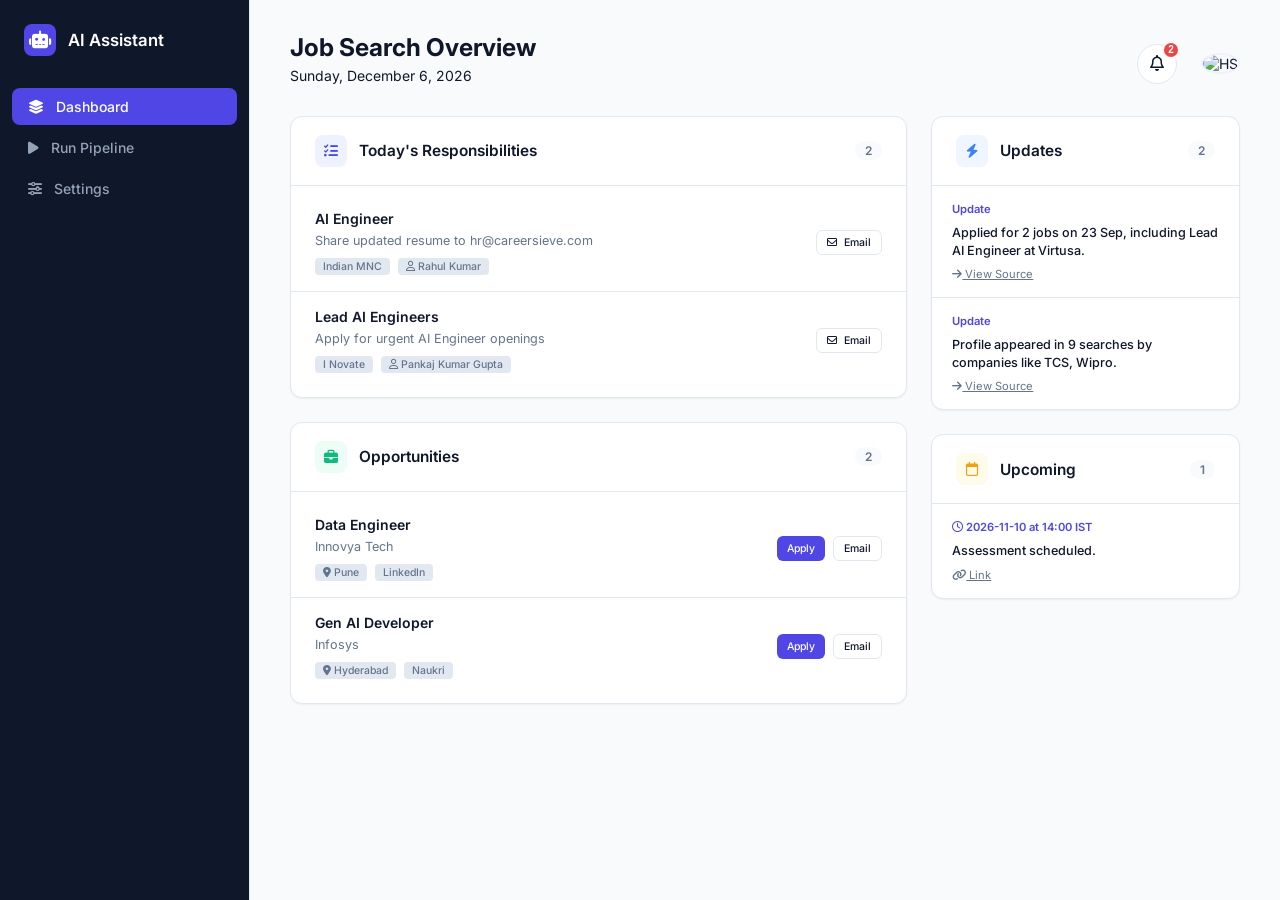
==== frontend/index.html @ 6ab8d716 "added front end for web" ====
<!DOCTYPE html>
<html lang="en" data-theme="light">
<head>
    <meta charset="UTF-8">
    <meta name="viewport" content="width=device-width, initial-scale=1.0">
    <title>AI Power Assistant</title>
    <link rel="stylesheet" href="css/style.css">
    <link rel="stylesheet" href="https://cdnjs.cloudflare.com/ajax/libs/font-awesome/6.4.0/css/all.min.css">
    <link href="https://fonts.googleapis.com/css2?family=Inter:wght@300;400;500;600;700&display=swap" rel="stylesheet">
</head>
<body class="text-md">
    <div class="dashboard-container">
        <!-- Sidebar -->
        <aside class="sidebar">
            <div class="brand">
                <div class="brand-logo"><i class="fa-solid fa-robot"></i></div>
                <h2>AI Assistant</h2>
            </div>
            
            <nav class="sidebar-nav">
                <a href="#" class="nav-item active"><i class="fa-solid fa-layer-group"></i> Dashboard</a>
                <a href="#" class="nav-item" id="nav-run-pipeline"><i class="fa-solid fa-play"></i> Run Pipeline</a>
                <a href="#" class="nav-item" id="nav-settings"><i class="fa-solid fa-sliders"></i> Settings</a>
            </nav>
        </aside>

        <!-- Main Content -->
        <main class="main-content">
            <header class="top-header">
                <div class="header-titles">
                    <h1>Job Search Overview</h1>
                    <p class="subtitle" id="current-date">Loading date...</p>
                </div>
                
                <div class="header-actions">
                    <div class="dropdown-wrapper" id="notif-wrapper">
                        <button class="icon-btn" id="notif-btn">
                            <i class="fa-regular fa-bell"></i>
                            <span class="badge" id="notif-badge">0</span>
                        </button>
                        <div class="dropdown-menu hidden" id="notif-dropdown">
                            <div class="dropdown-header">Don't Miss Alerts</div>
                            <div class="dropdown-body" id="notif-list">
                                <!-- Populated by JS -->
                            </div>
                        </div>
                    </div>
                    
                    <div class="user-profile">
                        <img src="https://ui-avatars.com/api/?name=Himanshu+Singh&background=4F46E5&color=fff&bold=true" alt="HS">
                    </div>
                </div>
            </header>

            <div class="dashboard-grid">
                <!-- Column 1: Main Tasks & Opportunities -->
                <div class="main-column">
                    <!-- Responsibilities -->
                    <section class="panel">
                        <div class="panel-header">
                            <div class="panel-title">
                                <div class="icon-box primary-box"><i class="fa-solid fa-list-check"></i></div>
                                <h3>Today's Responsibilities</h3>
                                <span class="counter" id="resp-count">0</span>
                            </div>
                        </div>
                        <div class="panel-body">
                            <div class="list-container" id="responsibilities-list">
                                <div class="empty-state">Loading...</div>
                            </div>
                        </div>
                    </section>

                    <!-- Opportunities -->
                    <section class="panel">
                        <div class="panel-header">
                            <div class="panel-title">
                                <div class="icon-box success-box"><i class="fa-solid fa-briefcase"></i></div>
                                <h3>Opportunities</h3>
                                <span class="counter" id="opp-count">0</span>
                            </div>
                        </div>
                        <div class="panel-body">
                            <div class="list-container" id="opportunities-list">
                                <div class="empty-state">Loading...</div>
                            </div>
                        </div>
                    </section>
                </div>

                <!-- Column 2: Updates & Upcoming -->
                <div class="side-column">
                    <!-- Updates -->
                    <section class="panel">
                        <div class="panel-header">
                            <div class="panel-title">
                                <div class="icon-box info-box"><i class="fa-solid fa-bolt"></i></div>
                                <h3>Updates</h3>
                                <span class="counter" id="update-count">0</span>
                            </div>
                        </div>
                        <div class="panel-body" style="padding: 0;">
                            <div class="feed-container" id="updates-list">
                                <div class="empty-state">Loading...</div>
                            </div>
                        </div>
                    </section>

                    <!-- Upcoming -->
                    <section class="panel">
                        <div class="panel-header">
                            <div class="panel-title">
                                <div class="icon-box warning-box"><i class="fa-regular fa-calendar"></i></div>
                                <h3>Upcoming</h3>
                                <span class="counter" id="upc-count">0</span>
                            </div>
                        </div>
                        <div class="panel-body" style="padding: 0;">
                            <div class="feed-container" id="upcoming-list">
                                <div class="empty-state">Loading...</div>
                            </div>
                        </div>
                    </section>
                </div>
            </div>
        </main>
    </div>

    <!-- Modals Overlay -->
    <div class="modal-overlay hidden" id="modal-overlay"></div>

    <!-- Run Pipeline Modal -->
    <div class="modal hidden" id="pipeline-modal">
        <div class="modal-header">
            <h3>Run AI Pipeline</h3>
            <button class="close-btn" id="close-pipeline-btn"><i class="fa-solid fa-xmark"></i></button>
        </div>
        
        <!-- State 1: Configuration -->
        <div class="modal-body" id="pipeline-config-view">
            <p class="text-muted">Start the automated email extraction and job search agent.</p>
            <div class="form-group" style="margin-top: 20px;">
                <label>Run for Date:</label>
                <div id="pipeline-date-display" class="form-control" style="background: var(--bg-main); font-weight: 600; cursor: default; color: var(--text-muted);">
                    Loading date...
                </div>
            </div>
            <div class="form-actions" style="margin-top: 30px; text-align: right;">
                <button class="btn btn-outline" id="cancel-pipeline-btn">Cancel</button>
                <button class="btn btn-primary" id="start-pipeline-btn"><i class="fa-solid fa-play"></i> Start Engine</button>
            </div>
        </div>

        <!-- State 2: Progress -->
        <div class="modal-body hidden" id="pipeline-progress-view">
            <div class="progress-status" style="text-align: center; margin-bottom: 20px;">
                <div class="spinner"><i class="fa-solid fa-circle-notch fa-spin"></i></div>
                <h4 id="progress-status-text" style="margin-top: 15px;">Extracting emails & analyzing data...</h4>
                <p class="text-muted text-sm" style="margin-top: 5px;">This can take up to 10 minutes. You can close this window; it will run in the background.</p>
            </div>
            
            <div class="progress-wrapper">
                <div class="progress-bar-bg">
                    <div class="progress-bar-fill" id="progress-fill" style="width: 0%;"></div>
                </div>
                <div class="progress-stats">
                    <span id="progress-percentage">0%</span>
                    <span id="progress-time">0:00</span>
                </div>
            </div>
            
            <!-- Hidden button for testing fast-forward feature quickly without waiting -->
            <div style="text-align: center; margin-top: 20px;">
                <button class="btn btn-outline btn-sm text-muted" id="dev-fast-forward" style="opacity: 0.3; font-size: 10px;">Dev: Force Complete</button>
            </div>
        </div>
    </div>

    <!-- Settings Modal -->
    <div class="modal hidden" id="settings-modal">
        <div class="modal-header">
            <h3>Settings</h3>
            <button class="close-btn" id="close-settings-btn"><i class="fa-solid fa-xmark"></i></button>
        </div>
        <div class="modal-body">
            <div class="settings-group">
                <h4>Appearance</h4>
                <div class="setting-item">
                    <label>Theme</label>
                    <select id="theme-select" class="form-control">
                        <option value="light">Light Mode</option>
                        <option value="dark">Dark Mode</option>
                    </select>
                </div>
                <div class="setting-item">
                    <label>Text Size</label>
                    <select id="text-size-select" class="form-control">
                        <option value="text-sm">Small</option>
                        <option value="text-md">Medium</option>
                        <option value="text-lg">Large</option>
                    </select>
                </div>
            </div>
        </div>
    </div>

    <script src="js/app.js"></script>
</body>
</html>
---- frontend/css/style.css ----
/* CSS Variables for Theming */
:root {
    --primary: #4F46E5;
    --primary-hover: #4338CA;
    --primary-light: #EEF2FF;
    --success: #10B981;
    --success-light: #ECFDF5;
    --warning: #F59E0B;
    --warning-light: #FFFBEB;
    --danger: #EF4444;
    --danger-light: #FEF2F2;
    --info: #3B82F6;
    --info-light: #EFF6FF;
    
    --bg-main: #F8FAFC;
    --bg-sidebar: #0F172A;
    --bg-panel: #FFFFFF;
    
    --text-main: #0F172A;
    --text-muted: #64748B;
    --text-sidebar: #94A3B8;
    
    --border: #E2E8F0;
    --shadow-sm: 0 1px 2px 0 rgba(0, 0, 0, 0.05);
    --shadow-md: 0 4px 6px -1px rgba(0, 0, 0, 0.1), 0 2px 4px -1px rgba(0, 0, 0, 0.06);
    --shadow-lg: 0 10px 15px -3px rgba(0, 0, 0, 0.1), 0 4px 6px -2px rgba(0, 0, 0, 0.05);
    
    --radius: 12px;
}

[data-theme="dark"] {
    --bg-main: #020617;
    --bg-sidebar: #0F172A;
    --bg-panel: #1E293B;
    
    --text-main: #F8FAFC;
    --text-muted: #94A3B8;
    --text-sidebar: #94A3B8;
    
    --border: #334155;
    
    --primary-light: rgba(79, 70, 229, 0.2);
    --success-light: rgba(16, 185, 129, 0.2);
    --warning-light: rgba(245, 158, 11, 0.2);
    --danger-light: rgba(239, 68, 68, 0.2);
    --info-light: rgba(59, 130, 246, 0.2);
}

* { box-sizing: border-box; margin: 0; padding: 0; }

body {
    font-family: 'Inter', sans-serif;
    background: var(--bg-main);
    color: var(--text-main);
    transition: background 0.3s, color 0.3s;
    height: 100vh;
    overflow: hidden;
}

/* Typography Scales */
body.text-sm { font-size: 13px; }
body.text-md { font-size: 14px; }
body.text-lg { font-size: 16px; }

h1 { font-size: 1.75em; font-weight: 700; margin-bottom: 0.2em; }
h2 { font-size: 1.2em; font-weight: 600; color: #fff; }
h3 { font-size: 1.1em; font-weight: 600; }
.text-muted { color: var(--text-muted); }
.text-sm { font-size: 0.85em; }

/* Layout */
.dashboard-container { display: flex; height: 100vh; }

/* Sidebar */
.sidebar {
    width: 250px;
    background: var(--bg-sidebar);
    display: flex;
    flex-direction: column;
    padding: 24px 0;
    border-right: 1px solid var(--border);
    z-index: 10;
}
.brand {
    display: flex;
    align-items: center;
    gap: 12px;
    padding: 0 24px 32px;
}
.brand-logo {
    background: var(--primary);
    color: #fff;
    width: 32px; height: 32px;
    border-radius: 8px;
    display: flex; align-items: center; justify-content: center;
    font-size: 18px;
}
.sidebar-nav { flex: 1; display: flex; flex-direction: column; gap: 4px; padding: 0 12px; }
.nav-item {
    padding: 10px 16px;
    color: var(--text-sidebar);
    text-decoration: none;
    border-radius: 8px;
    display: flex; align-items: center; gap: 12px;
    font-weight: 500;
    transition: all 0.2s;
}
.nav-item:hover { color: #fff; background: rgba(255,255,255,0.05); }
.nav-item.active { color: #fff; background: var(--primary); }

/* Main Content */
.main-content {
    flex: 1;
    display: flex;
    flex-direction: column;
    overflow-y: auto;
    padding: 32px 40px;
}

/* Header */
.top-header {
    display: flex; justify-content: space-between; align-items: flex-end;
    margin-bottom: 32px;
}
.header-actions { display: flex; align-items: center; gap: 24px; }
.icon-btn {
    background: var(--bg-panel);
    border: 1px solid var(--border);
    color: var(--text-main);
    width: 40px; height: 40px;
    border-radius: 50%;
    cursor: pointer;
    position: relative;
    font-size: 16px;
    transition: 0.2s;
}
.icon-btn:hover { background: var(--border); }
.badge {
    position: absolute; top: -4px; right: -4px;
    background: var(--danger); color: #fff;
    font-size: 10px; font-weight: bold;
    height: 18px; min-width: 18px;
    border-radius: 9px;
    display: flex; align-items: center; justify-content: center;
    border: 2px solid var(--bg-main);
}
.user-profile img {
    width: 44px; height: 44px;
    border-radius: 50%;
    border: 2px solid var(--primary-light);
    object-fit: cover;
}

/* Dropdown */
.dropdown-wrapper { position: relative; }
.dropdown-menu {
    position: absolute; top: calc(100% + 10px); right: 0;
    width: 320px;
    background: var(--bg-panel);
    border: 1px solid var(--border);
    border-radius: var(--radius);
    box-shadow: var(--shadow-lg);
    z-index: 50;
}
.dropdown-menu.hidden { display: none; }
.dropdown-header {
    padding: 14px 16px;
    border-bottom: 1px solid var(--border);
    font-weight: 600; font-size: 0.9em;
}
.dropdown-body { max-height: 350px; overflow-y: auto; }
.notif-item {
    padding: 12px 16px;
    border-bottom: 1px solid var(--border);
    font-size: 0.85em;
    display: flex; gap: 10px;
}
.notif-item:last-child { border-bottom: none; }
.notif-item i { color: var(--danger); margin-top: 2px; }

/* Dashboard Grid */
.dashboard-grid {
    display: grid;
    grid-template-columns: 2fr 1fr;
    gap: 24px;
    align-items: start;
}
.main-column { display: flex; flex-direction: column; gap: 24px; }
.side-column { display: flex; flex-direction: column; gap: 24px; }

/* Panels / Cards */
.panel {
    background: var(--bg-panel);
    border-radius: var(--radius);
    border: 1px solid var(--border);
    box-shadow: var(--shadow-sm);
}
.panel-header {
    padding: 18px 24px;
    border-bottom: 1px solid var(--border);
}
.panel-title {
    display: flex; align-items: center; gap: 12px;
}
.icon-box {
    width: 32px; height: 32px; border-radius: 8px;
    display: flex; align-items: center; justify-content: center; font-size: 14px;
}
.primary-box { background: var(--primary-light); color: var(--primary); }
.success-box { background: var(--success-light); color: var(--success); }
.info-box { background: var(--info-light); color: var(--info); }
.warning-box { background: var(--warning-light); color: var(--warning); }

.counter {
    margin-left: auto;
    background: var(--bg-main);
    padding: 2px 10px;
    border-radius: 12px;
    font-size: 0.85em;
    font-weight: 600;
    color: var(--text-muted);
}
.panel-body { padding: 8px 0; }

/* List rows for better UI */
.list-item {
    display: flex; align-items: center; justify-content: space-between;
    padding: 16px 24px;
    border-bottom: 1px solid var(--border);
    transition: 0.2s;
}
.list-item:hover { background: var(--bg-main); }
.list-item:last-child { border-bottom: none; }
.item-content { display: flex; flex-direction: column; gap: 6px; flex: 1; }
.item-title { font-weight: 600; color: var(--text-main); }
.item-desc { font-size: 0.9em; color: var(--text-muted); }
.item-badges { display: flex; gap: 8px; margin-top: 4px; }
.pill {
    padding: 2px 8px;
    border-radius: 4px;
    font-size: 0.75em;
    font-weight: 500;
    background: var(--border);
    color: var(--text-muted);
}
.item-actions { display: flex; gap: 8px; margin-left: 20px; }

/* Feed items (for sidebar updates/upcoming) */
.feed-item {
    padding: 16px 20px;
    border-bottom: 1px solid var(--border);
    display: flex; flex-direction: column; gap: 8px;
}
.feed-item:last-child { border-bottom: none; }
.feed-meta { font-size: 0.8em; color: var(--primary); font-weight: 600; }
.feed-title { font-size: 0.9em; font-weight: 500; line-height: 1.4; }

/* Buttons */
.btn {
    padding: 8px 16px; border-radius: 6px;
    font-size: 0.85em; font-weight: 500;
    cursor: pointer; border: none;
    display: inline-flex; align-items: center; gap: 6px;
    text-decoration: none;
    font-family: 'Inter', sans-serif;
    transition: 0.2s;
}
.btn-sm { padding: 5px 10px; font-size: 0.75em; }
.btn-primary { background: var(--primary); color: #fff; }
.btn-primary:hover { background: var(--primary-hover); }
.btn-outline { background: transparent; border: 1px solid var(--border); color: var(--text-main); }
.btn-outline:hover { background: var(--bg-main); }

/* Forms */
.form-group { display: flex; flex-direction: column; gap: 8px; }
.form-group label { font-size: 0.9em; font-weight: 500; }
.form-control {
    padding: 10px 12px; border-radius: 6px;
    border: 1px solid var(--border);
    background: var(--bg-panel); color: var(--text-main);
    font-family: inherit; font-size: 0.9em;
}

/* Modals */
.modal-overlay {
    position: fixed; top: 0; left: 0; right: 0; bottom: 0;
    background: rgba(0,0,0,0.5); backdrop-filter: blur(2px);
    z-index: 100;
}
.modal {
    position: fixed; top: 50%; left: 50%; transform: translate(-50%, -50%);
    width: 440px; background: var(--bg-panel);
    border-radius: var(--radius);
    box-shadow: var(--shadow-lg); border: 1px solid var(--border);
    z-index: 101;
}
.modal.hidden, .modal-overlay.hidden { display: none; }
.modal-header {
    padding: 20px 24px; border-bottom: 1px solid var(--border);
    display: flex; justify-content: space-between; align-items: center;
}
.close-btn { background: none; border: none; color: var(--text-muted); cursor: pointer; font-size: 1.2em; }
.modal-body { padding: 24px; }

/* Progress UI */
.progress-bar-bg {
    height: 12px; background: var(--border); border-radius: 6px;
    overflow: hidden; margin-top: 10px;
}
.progress-bar-fill {
    height: 100%; background: var(--primary);
    width: 0%; transition: width 0.5s ease;
}
.progress-stats {
    display: flex; justify-content: space-between;
    margin-top: 8px; font-size: 0.85em; font-weight: 500; color: var(--text-muted);
}
.spinner { font-size: 2em; color: var(--primary); }

.settings-group { display: flex; flex-direction: column; gap: 16px; }

/* Responsive */
@media (max-width: 1024px) {
    .dashboard-grid { grid-template-columns: 1fr; }
}
@media (max-width: 768px) {
    .dashboard-container { flex-direction: column; }
    .sidebar { width: 100%; height: auto; flex-direction: row; align-items: center; justify-content: space-between; padding: 12px 20px; }
    .brand { padding: 0; margin: 0; }
    .sidebar-nav { flex-direction: row; gap: 10px; }
    .main-content { padding: 20px; }
    .modal { width: 90%; }
}
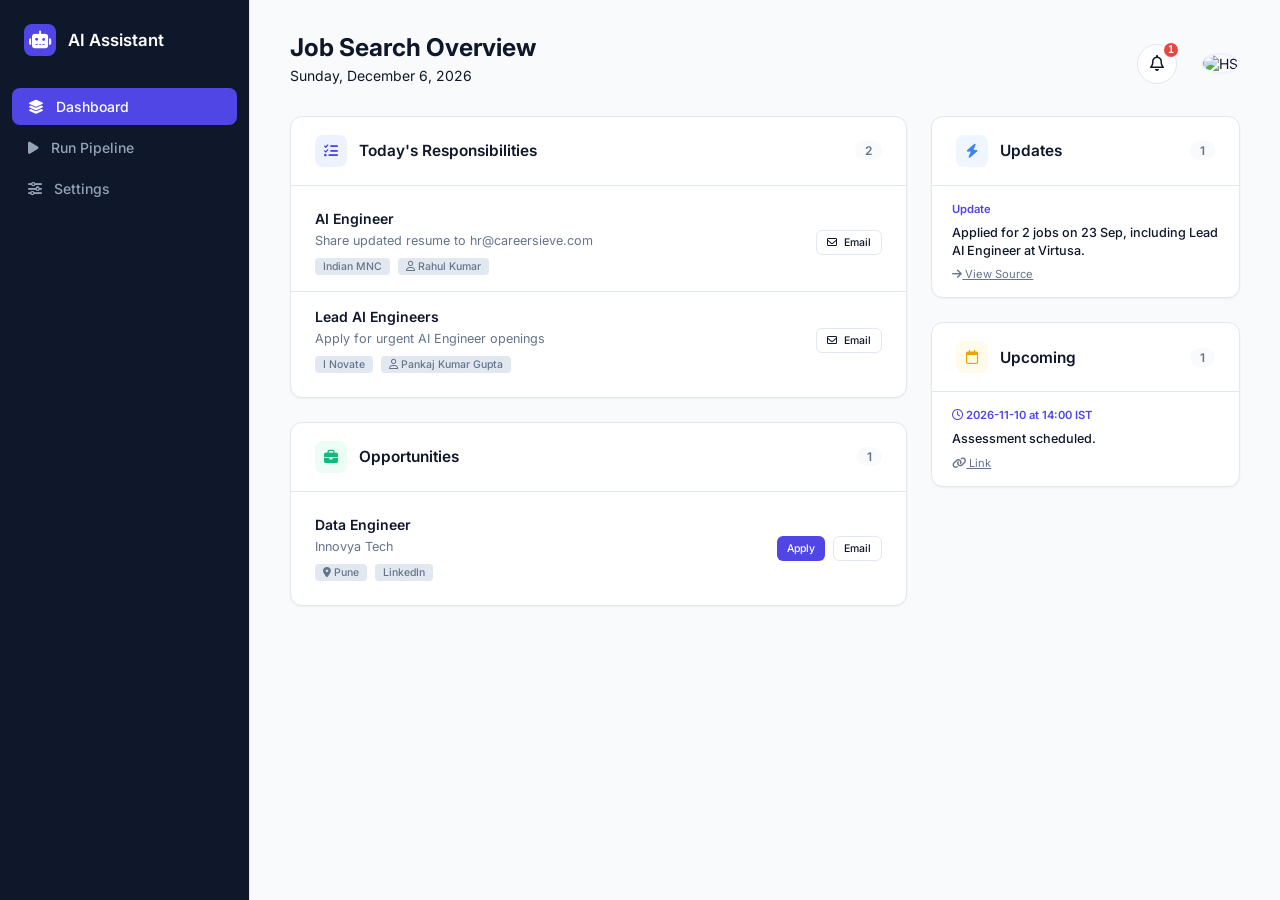
==== commit 44bd9704: "updated all the ui" ====
--- a/frontend/index.html
+++ b/frontend/index.html
@@ -146,17 +146,20 @@
                 </div>
             </div>
             <div class="form-actions" style="margin-top: 30px; text-align: right;">
-                <button class="btn btn-outline" id="cancel-pipeline-btn">Cancel</button>
-                <button class="btn btn-primary" id="start-pipeline-btn"><i class="fa-solid fa-play"></i> Start Engine</button>
+                <div class="tooltip-wrapper">
+                    <button class="btn btn-primary" id="start-pipeline-btn"><i class="fa-solid fa-play"></i> Start Engine</button>
+                    <span class="tooltip-text">Warning: Once started, it cannot be cancelled.</span>
+                </div>
             </div>
         </div>
 
         <!-- State 2: Progress -->
         <div class="modal-body hidden" id="pipeline-progress-view">
             <div class="progress-status" style="text-align: center; margin-bottom: 20px;">
-                <div class="spinner"><i class="fa-solid fa-circle-notch fa-spin"></i></div>
+                <div class="spinner" id="progress-spinner"><i class="fa-solid fa-circle-notch fa-spin"></i></div>
+                <div class="success-icon hidden" id="progress-success"><i class="fa-solid fa-circle-check" style="color: var(--success); font-size: 2em;"></i></div>
                 <h4 id="progress-status-text" style="margin-top: 15px;">Extracting emails & analyzing data...</h4>
-                <p class="text-muted text-sm" style="margin-top: 5px;">This can take up to 10 minutes. You can close this window; it will run in the background.</p>
+                <p class="text-muted text-sm" id="progress-subtext" style="margin-top: 5px;">This can take up to 10 minutes. You can close this window; it will run in the background.</p>
             </div>
             
             <div class="progress-wrapper">
@@ -169,9 +172,17 @@
                 </div>
             </div>
             
-            <!-- Hidden button for testing fast-forward feature quickly without waiting -->
+            <div id="completion-stats" class="hidden" style="margin-top: 20px; padding: 15px; background: var(--success-light); border-radius: 8px; text-align: center; color: var(--success);">
+                <i class="fa-solid fa-stopwatch"></i> <span id="final-duration-text"></span>
+            </div>
+
+            <div class="form-actions hidden" id="pipeline-done-actions" style="margin-top: 20px; text-align: center;">
+                <button class="btn btn-outline" id="done-pipeline-btn">Close Panel</button>
+            </div>
+            
+            <!-- Hidden button for dev testing -->
             <div style="text-align: center; margin-top: 20px;">
-                <button class="btn btn-outline btn-sm text-muted" id="dev-fast-forward" style="opacity: 0.3; font-size: 10px;">Dev: Force Complete</button>
+                <button class="btn btn-outline btn-sm text-muted" id="dev-fast-forward" style="opacity: 0.1; font-size: 10px; padding: 2px 5px;">Dev: Force Complete</button>
             </div>
         </div>
     </div>
--- a/frontend/css/style.css
+++ b/frontend/css/style.css
@@ -67,6 +67,7 @@
 h3 { font-size: 1.1em; font-weight: 600; }
 .text-muted { color: var(--text-muted); }
 .text-sm { font-size: 0.85em; }
+.hidden { display: none !important; }
 
 /* Layout */
 .dashboard-container { display: flex; height: 100vh; }
@@ -162,7 +163,6 @@
     box-shadow: var(--shadow-lg);
     z-index: 50;
 }
-.dropdown-menu.hidden { display: none; }
 .dropdown-header {
     padding: 14px 16px;
     border-bottom: 1px solid var(--border);
@@ -222,7 +222,7 @@
 }
 .panel-body { padding: 8px 0; }
 
-/* List rows for better UI */
+/* List rows */
 .list-item {
     display: flex; align-items: center; justify-content: space-between;
     padding: 16px 24px;
@@ -245,7 +245,7 @@
 }
 .item-actions { display: flex; gap: 8px; margin-left: 20px; }
 
-/* Feed items (for sidebar updates/upcoming) */
+/* Feed items */
 .feed-item {
     padding: 16px 20px;
     border-bottom: 1px solid var(--border);
@@ -265,11 +265,53 @@
     font-family: 'Inter', sans-serif;
     transition: 0.2s;
 }
+.btn:disabled {
+    opacity: 0.5;
+    cursor: not-allowed;
+}
 .btn-sm { padding: 5px 10px; font-size: 0.75em; }
 .btn-primary { background: var(--primary); color: #fff; }
-.btn-primary:hover { background: var(--primary-hover); }
+.btn-primary:not(:disabled):hover { background: var(--primary-hover); }
 .btn-outline { background: transparent; border: 1px solid var(--border); color: var(--text-main); }
-.btn-outline:hover { background: var(--bg-main); }
+.btn-outline:not(:disabled):hover { background: var(--bg-main); }
+
+/* Tooltip */
+.tooltip-wrapper {
+    position: relative;
+    display: inline-block;
+}
+.tooltip-text {
+    visibility: hidden;
+    background-color: var(--bg-sidebar);
+    color: #fff;
+    text-align: center;
+    border-radius: 6px;
+    padding: 6px 12px;
+    position: absolute;
+    z-index: 1;
+    bottom: 130%;
+    left: 50%;
+    transform: translateX(-50%);
+    opacity: 0;
+    transition: opacity 0.3s;
+    font-size: 12px;
+    white-space: nowrap;
+    box-shadow: var(--shadow-md);
+}
+.tooltip-text::after {
+    content: "";
+    position: absolute;
+    top: 100%;
+    left: 50%;
+    margin-left: -5px;
+    border-width: 5px;
+    border-style: solid;
+    border-color: var(--bg-sidebar) transparent transparent transparent;
+}
+.tooltip-wrapper:hover .tooltip-text {
+    visibility: visible;
+    opacity: 1;
+}
 
 /* Forms */
 .form-group { display: flex; flex-direction: column; gap: 8px; }
@@ -294,7 +336,6 @@
     box-shadow: var(--shadow-lg); border: 1px solid var(--border);
     z-index: 101;
 }
-.modal.hidden, .modal-overlay.hidden { display: none; }
 .modal-header {
     padding: 20px 24px; border-bottom: 1px solid var(--border);
     display: flex; justify-content: space-between; align-items: center;
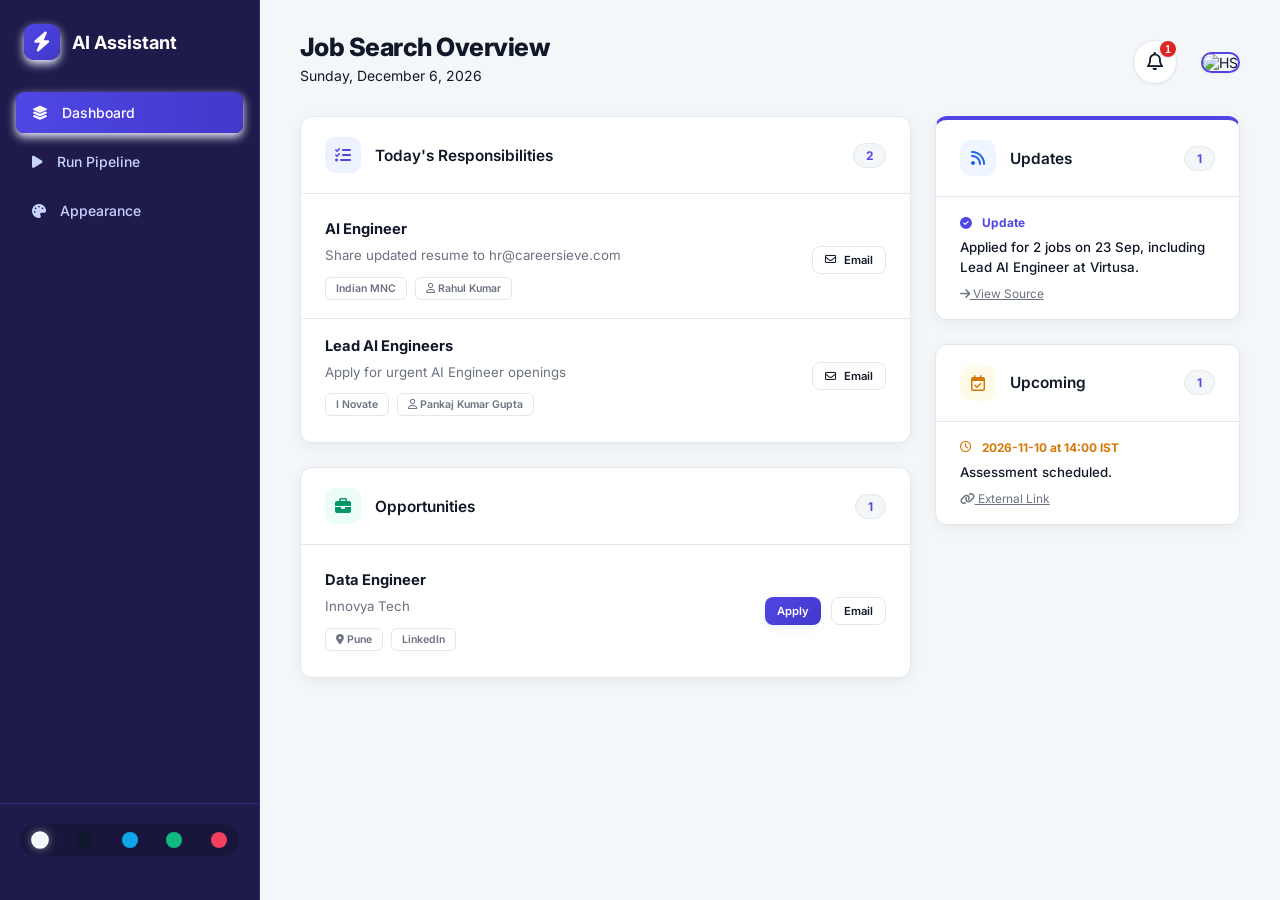
==== commit 258ce875: "ui updated" ====
--- a/frontend/index.html
+++ b/frontend/index.html
@@ -6,22 +6,32 @@
     <title>AI Power Assistant</title>
     <link rel="stylesheet" href="css/style.css">
     <link rel="stylesheet" href="https://cdnjs.cloudflare.com/ajax/libs/font-awesome/6.4.0/css/all.min.css">
-    <link href="https://fonts.googleapis.com/css2?family=Inter:wght@300;400;500;600;700&display=swap" rel="stylesheet">
+    <link href="https://fonts.googleapis.com/css2?family=Inter:wght@300;400;500;600;700;800&display=swap" rel="stylesheet">
 </head>
 <body class="text-md">
     <div class="dashboard-container">
         <!-- Sidebar -->
         <aside class="sidebar">
             <div class="brand">
-                <div class="brand-logo"><i class="fa-solid fa-robot"></i></div>
+                <div class="brand-logo"><i class="fa-solid fa-bolt"></i></div>
                 <h2>AI Assistant</h2>
             </div>
             
             <nav class="sidebar-nav">
                 <a href="#" class="nav-item active"><i class="fa-solid fa-layer-group"></i> Dashboard</a>
                 <a href="#" class="nav-item" id="nav-run-pipeline"><i class="fa-solid fa-play"></i> Run Pipeline</a>
-                <a href="#" class="nav-item" id="nav-settings"><i class="fa-solid fa-sliders"></i> Settings</a>
+                <a href="#" class="nav-item" id="nav-settings"><i class="fa-solid fa-palette"></i> Appearance</a>
             </nav>
+            
+            <div class="sidebar-footer">
+                <div class="theme-mini-selector">
+                    <span class="theme-dot light-dot" data-theme-val="light" title="Light"></span>
+                    <span class="theme-dot dark-dot" data-theme-val="dark" title="Dark"></span>
+                    <span class="theme-dot midnight-dot" data-theme-val="midnight" title="Midnight"></span>
+                    <span class="theme-dot emerald-dot" data-theme-val="emerald" title="Emerald"></span>
+                    <span class="theme-dot sunset-dot" data-theme-val="sunset" title="Sunset"></span>
+                </div>
+            </div>
         </aside>
 
         <!-- Main Content -->
@@ -47,7 +57,7 @@
                     </div>
                     
                     <div class="user-profile">
-                        <img src="https://ui-avatars.com/api/?name=Himanshu+Singh&background=4F46E5&color=fff&bold=true" alt="HS">
+                        <img src="https://ui-avatars.com/api/?name=Himanshu+Singh&background=random&color=fff&bold=true" alt="HS" id="user-avatar">
                     </div>
                 </div>
             </header>
@@ -91,10 +101,10 @@
                 <!-- Column 2: Updates & Upcoming -->
                 <div class="side-column">
                     <!-- Updates -->
-                    <section class="panel">
-                        <div class="panel-header">
-                            <div class="panel-title">
-                                <div class="icon-box info-box"><i class="fa-solid fa-bolt"></i></div>
+                    <section class="panel highlight-border">
+                        <div class="panel-header">
+                            <div class="panel-title">
+                                <div class="icon-box info-box"><i class="fa-solid fa-rss"></i></div>
                                 <h3>Updates</h3>
                                 <span class="counter" id="update-count">0</span>
                             </div>
@@ -110,7 +120,7 @@
                     <section class="panel">
                         <div class="panel-header">
                             <div class="panel-title">
-                                <div class="icon-box warning-box"><i class="fa-regular fa-calendar"></i></div>
+                                <div class="icon-box warning-box"><i class="fa-regular fa-calendar-check"></i></div>
                                 <h3>Upcoming</h3>
                                 <span class="counter" id="upc-count">0</span>
                             </div>
@@ -138,16 +148,16 @@
         
         <!-- State 1: Configuration -->
         <div class="modal-body" id="pipeline-config-view">
-            <p class="text-muted">Start the automated email extraction and job search agent.</p>
-            <div class="form-group" style="margin-top: 20px;">
+            <p class="text-muted" style="line-height: 1.5;">Start the automated email extraction and AI job search agent. This process analyzes your latest emails and extracts actionable insights.</p>
+            <div class="form-group" style="margin-top: 25px;">
                 <label>Run for Date:</label>
-                <div id="pipeline-date-display" class="form-control" style="background: var(--bg-main); font-weight: 600; cursor: default; color: var(--text-muted);">
+                <div id="pipeline-date-display" class="form-control" style="background: var(--bg-main); font-weight: 600; cursor: not-allowed; color: var(--primary);">
                     Loading date...
                 </div>
             </div>
-            <div class="form-actions" style="margin-top: 30px; text-align: right;">
-                <div class="tooltip-wrapper">
-                    <button class="btn btn-primary" id="start-pipeline-btn"><i class="fa-solid fa-play"></i> Start Engine</button>
+            <div class="form-actions" style="margin-top: 35px; text-align: right;">
+                <div class="tooltip-wrapper" style="width: 100%;">
+                    <button class="btn btn-primary btn-block" id="start-pipeline-btn" style="width: 100%; justify-content: center; padding: 12px; font-size: 16px;"><i class="fa-solid fa-play"></i> Initialize Agent Engine</button>
                     <span class="tooltip-text">Warning: Once started, it cannot be cancelled.</span>
                 </div>
             </div>
@@ -155,29 +165,32 @@
 
         <!-- State 2: Progress -->
         <div class="modal-body hidden" id="pipeline-progress-view">
-            <div class="progress-status" style="text-align: center; margin-bottom: 20px;">
-                <div class="spinner" id="progress-spinner"><i class="fa-solid fa-circle-notch fa-spin"></i></div>
-                <div class="success-icon hidden" id="progress-success"><i class="fa-solid fa-circle-check" style="color: var(--success); font-size: 2em;"></i></div>
-                <h4 id="progress-status-text" style="margin-top: 15px;">Extracting emails & analyzing data...</h4>
-                <p class="text-muted text-sm" id="progress-subtext" style="margin-top: 5px;">This can take up to 10 minutes. You can close this window; it will run in the background.</p>
+            <div class="progress-status" style="text-align: center; margin-bottom: 25px;">
+                <div class="spinner-container" id="progress-spinner">
+                    <div class="pulse-ring"></div>
+                    <i class="fa-solid fa-robot fa-bounce" style="color: var(--primary); font-size: 2em; position: relative; z-index: 2;"></i>
+                </div>
+                <div class="success-icon hidden" id="progress-success"><i class="fa-solid fa-circle-check" style="color: var(--success); font-size: 3em;"></i></div>
+                <h4 id="progress-status-text" style="margin-top: 20px; font-size: 18px;">Extracting emails & analyzing data...</h4>
+                <p class="text-muted text-sm" id="progress-subtext" style="margin-top: 8px;">This can take up to 10 minutes. You can safely close this window; the agent runs in the background.</p>
             </div>
             
             <div class="progress-wrapper">
                 <div class="progress-bar-bg">
-                    <div class="progress-bar-fill" id="progress-fill" style="width: 0%;"></div>
+                    <div class="progress-bar-fill gradient-bar" id="progress-fill" style="width: 0%;"></div>
                 </div>
                 <div class="progress-stats">
-                    <span id="progress-percentage">0%</span>
-                    <span id="progress-time">0:00</span>
-                </div>
-            </div>
-            
-            <div id="completion-stats" class="hidden" style="margin-top: 20px; padding: 15px; background: var(--success-light); border-radius: 8px; text-align: center; color: var(--success);">
-                <i class="fa-solid fa-stopwatch"></i> <span id="final-duration-text"></span>
-            </div>
-
-            <div class="form-actions hidden" id="pipeline-done-actions" style="margin-top: 20px; text-align: center;">
-                <button class="btn btn-outline" id="done-pipeline-btn">Close Panel</button>
+                    <span id="progress-percentage" style="font-weight: 700; color: var(--primary);">0%</span>
+                    <span id="progress-time" style="font-family: monospace;">0:00</span>
+                </div>
+            </div>
+            
+            <div id="completion-stats" class="hidden" style="margin-top: 25px; padding: 18px; background: var(--success-light); border: 1px solid var(--success); border-radius: 8px; text-align: center; color: var(--success); font-weight: 600;">
+                <i class="fa-solid fa-stopwatch" style="margin-right: 5px;"></i> <span id="final-duration-text"></span>
+            </div>
+
+            <div class="form-actions hidden" id="pipeline-done-actions" style="margin-top: 25px; text-align: center;">
+                <button class="btn btn-primary" id="done-pipeline-btn" style="width: 100%; justify-content: center; padding: 12px;">Close Panel & Refresh</button>
             </div>
             
             <!-- Hidden button for dev testing -->
@@ -190,21 +203,23 @@
     <!-- Settings Modal -->
     <div class="modal hidden" id="settings-modal">
         <div class="modal-header">
-            <h3>Settings</h3>
+            <h3>Appearance Settings</h3>
             <button class="close-btn" id="close-settings-btn"><i class="fa-solid fa-xmark"></i></button>
         </div>
         <div class="modal-body">
             <div class="settings-group">
-                <h4>Appearance</h4>
                 <div class="setting-item">
-                    <label>Theme</label>
+                    <label>Color Theme</label>
                     <select id="theme-select" class="form-control">
-                        <option value="light">Light Mode</option>
-                        <option value="dark">Dark Mode</option>
+                        <option value="light">Light Mode (Clean & Bright)</option>
+                        <option value="dark">Dark Mode (Sleek Professional)</option>
+                        <option value="midnight">Midnight (Deep Blue & Cyan)</option>
+                        <option value="emerald">Emerald (Forest Green)</option>
+                        <option value="sunset">Sunset (Warm Plum & Rose)</option>
                     </select>
                 </div>
-                <div class="setting-item">
-                    <label>Text Size</label>
+                <div class="setting-item" style="margin-top: 20px;">
+                    <label>Interface Text Size</label>
                     <select id="text-size-select" class="form-control">
                         <option value="text-sm">Small</option>
                         <option value="text-md">Medium</option>
--- a/frontend/css/style.css
+++ b/frontend/css/style.css
@@ -1,50 +1,164 @@
-/* CSS Variables for Theming */
-:root {
+/* =========================================================
+   VIBRANT MULTI-THEME CSS SYSTEM
+   ========================================================= */
+
+/* 1. Light Mode (Default - Vibrant Indigo) */
+:root, [data-theme="light"] {
     --primary: #4F46E5;
     --primary-hover: #4338CA;
     --primary-light: #EEF2FF;
-    --success: #10B981;
+    
+    --success: #059669;
     --success-light: #ECFDF5;
-    --warning: #F59E0B;
+    --warning: #D97706;
     --warning-light: #FFFBEB;
-    --danger: #EF4444;
+    --danger: #DC2626;
     --danger-light: #FEF2F2;
-    --info: #3B82F6;
+    --info: #2563EB;
     --info-light: #EFF6FF;
     
-    --bg-main: #F8FAFC;
-    --bg-sidebar: #0F172A;
+    --bg-main: #F4F7F9; /* Slight cool tint instead of flat gray */
+    --bg-sidebar: #1E1B4B; /* Deep vibrant indigo sidebar */
     --bg-panel: #FFFFFF;
     
-    --text-main: #0F172A;
-    --text-muted: #64748B;
-    --text-sidebar: #94A3B8;
-    
-    --border: #E2E8F0;
-    --shadow-sm: 0 1px 2px 0 rgba(0, 0, 0, 0.05);
-    --shadow-md: 0 4px 6px -1px rgba(0, 0, 0, 0.1), 0 2px 4px -1px rgba(0, 0, 0, 0.06);
-    --shadow-lg: 0 10px 15px -3px rgba(0, 0, 0, 0.1), 0 4px 6px -2px rgba(0, 0, 0, 0.05);
+    --text-main: #111827;
+    --text-muted: #6B7280;
+    --text-sidebar: #C7D2FE;
+    --text-sidebar-hover: #FFFFFF;
+    
+    --border: #E5E7EB;
+    --border-sidebar: #312E81;
+    
+    --shadow-sm: 0 1px 3px rgba(0,0,0,0.05);
+    --shadow-md: 0 4px 15px rgba(0,0,0,0.05);
+    --shadow-lg: 0 10px 25px rgba(0,0,0,0.1);
     
     --radius: 12px;
 }
 
+/* 2. Dark Mode (Sleek Professional) */
 [data-theme="dark"] {
-    --bg-main: #020617;
-    --bg-sidebar: #0F172A;
+    --primary: #6366F1;
+    --primary-hover: #818CF8;
+    --primary-light: rgba(99, 102, 241, 0.15);
+    
+    --success: #34D399;
+    --success-light: rgba(16, 185, 129, 0.15);
+    --warning: #FBBF24;
+    --warning-light: rgba(245, 158, 11, 0.15);
+    --danger: #F87171;
+    --danger-light: rgba(239, 68, 68, 0.15);
+    --info: #60A5FA;
+    --info-light: rgba(59, 130, 246, 0.15);
+    
+    --bg-main: #0F172A;
+    --bg-sidebar: #0B1120;
     --bg-panel: #1E293B;
     
     --text-main: #F8FAFC;
     --text-muted: #94A3B8;
     --text-sidebar: #94A3B8;
+    --text-sidebar-hover: #F8FAFC;
     
     --border: #334155;
-    
-    --primary-light: rgba(79, 70, 229, 0.2);
-    --success-light: rgba(16, 185, 129, 0.2);
-    --warning-light: rgba(245, 158, 11, 0.2);
-    --danger-light: rgba(239, 68, 68, 0.2);
-    --info-light: rgba(59, 130, 246, 0.2);
-}
+    --border-sidebar: #1E293B;
+    
+    --shadow-md: 0 4px 15px rgba(0,0,0,0.3);
+}
+
+/* 3. Midnight (Deep Blue & Neon Cyan) */
+[data-theme="midnight"] {
+    --primary: #0EA5E9;
+    --primary-hover: #38BDF8;
+    --primary-light: rgba(14, 165, 233, 0.2);
+    
+    --success: #10B981;
+    --success-light: rgba(16, 185, 129, 0.15);
+    --warning: #F59E0B;
+    --warning-light: rgba(245, 158, 11, 0.15);
+    --danger: #EF4444;
+    --danger-light: rgba(239, 68, 68, 0.15);
+    --info: #3B82F6;
+    --info-light: rgba(59, 130, 246, 0.15);
+    
+    --bg-main: #031627;
+    --bg-sidebar: #010F1C;
+    --bg-panel: #0B253A;
+    
+    --text-main: #F0F9FF;
+    --text-muted: #7DD3FC;
+    --text-sidebar: #7DD3FC;
+    --text-sidebar-hover: #BAE6FD;
+    
+    --border: #164E63;
+    --border-sidebar: #0C4A6E;
+    
+    --shadow-md: 0 4px 15px rgba(0,0,0,0.4);
+}
+
+/* 4. Emerald (Forest Green & Mint) */
+[data-theme="emerald"] {
+    --primary: #10B981;
+    --primary-hover: #34D399;
+    --primary-light: rgba(16, 185, 129, 0.2);
+    
+    --success: #34D399;
+    --success-light: rgba(52, 211, 153, 0.15);
+    --warning: #FCD34D;
+    --warning-light: rgba(251, 191, 36, 0.15);
+    --danger: #FCA5A5;
+    --danger-light: rgba(248, 113, 113, 0.15);
+    --info: #6EE7B7;
+    --info-light: rgba(110, 231, 183, 0.15);
+    
+    --bg-main: #064E3B;
+    --bg-sidebar: #022C22;
+    --bg-panel: #065F46;
+    
+    --text-main: #ECFDF5;
+    --text-muted: #6EE7B7;
+    --text-sidebar: #A7F3D0;
+    --text-sidebar-hover: #ECFDF5;
+    
+    --border: #047857;
+    --border-sidebar: #064E3B;
+    
+    --shadow-md: 0 4px 15px rgba(0,0,0,0.3);
+}
+
+/* 5. Sunset (Warm Plum & Rose) */
+[data-theme="sunset"] {
+    --primary: #F43F5E;
+    --primary-hover: #FB7185;
+    --primary-light: rgba(244, 63, 94, 0.2);
+    
+    --success: #4ADE80;
+    --success-light: rgba(74, 222, 128, 0.15);
+    --warning: #FBBF24;
+    --warning-light: rgba(251, 191, 36, 0.15);
+    --danger: #F87171;
+    --danger-light: rgba(248, 113, 113, 0.15);
+    --info: #A78BFA;
+    --info-light: rgba(167, 139, 250, 0.15);
+    
+    --bg-main: #2A1022;
+    --bg-sidebar: #1A0915;
+    --bg-panel: #3E1834;
+    
+    --text-main: #FFF1F2;
+    --text-muted: #FDA4AF;
+    --text-sidebar: #FDA4AF;
+    --text-sidebar-hover: #FFF1F2;
+    
+    --border: #701A4F;
+    --border-sidebar: #4C0519;
+    
+    --shadow-md: 0 4px 15px rgba(0,0,0,0.4);
+}
+
+/* =========================================================
+   BASE STYLES & TYPOGRAPHY
+   ========================================================= */
 
 * { box-sizing: border-box; margin: 0; padding: 0; }
 
@@ -52,35 +166,44 @@
     font-family: 'Inter', sans-serif;
     background: var(--bg-main);
     color: var(--text-main);
-    transition: background 0.3s, color 0.3s;
+    transition: background-color 0.4s ease, color 0.4s ease;
     height: 100vh;
     overflow: hidden;
 }
+
+/* Scrollbar Customization */
+::-webkit-scrollbar { width: 8px; height: 8px; }
+::-webkit-scrollbar-track { background: transparent; }
+::-webkit-scrollbar-thumb { background: var(--border); border-radius: 4px; }
+::-webkit-scrollbar-thumb:hover { background: var(--text-muted); }
 
 /* Typography Scales */
 body.text-sm { font-size: 13px; }
 body.text-md { font-size: 14px; }
 body.text-lg { font-size: 16px; }
 
-h1 { font-size: 1.75em; font-weight: 700; margin-bottom: 0.2em; }
-h2 { font-size: 1.2em; font-weight: 600; color: #fff; }
+h1 { font-size: 1.8em; font-weight: 800; margin-bottom: 0.2em; letter-spacing: -0.02em; }
+h2 { font-size: 1.3em; font-weight: 700; color: #fff; }
 h3 { font-size: 1.1em; font-weight: 600; }
 .text-muted { color: var(--text-muted); }
 .text-sm { font-size: 0.85em; }
 .hidden { display: none !important; }
 
-/* Layout */
+/* =========================================================
+   LAYOUT
+   ========================================================= */
 .dashboard-container { display: flex; height: 100vh; }
 
 /* Sidebar */
 .sidebar {
-    width: 250px;
+    width: 260px;
     background: var(--bg-sidebar);
     display: flex;
     flex-direction: column;
     padding: 24px 0;
-    border-right: 1px solid var(--border);
+    border-right: 1px solid var(--border-sidebar);
     z-index: 10;
+    transition: background-color 0.4s ease;
 }
 .brand {
     display: flex;
@@ -89,25 +212,50 @@
     padding: 0 24px 32px;
 }
 .brand-logo {
-    background: var(--primary);
+    background: linear-gradient(135deg, var(--primary), var(--primary-hover));
     color: #fff;
-    width: 32px; height: 32px;
-    border-radius: 8px;
+    width: 36px; height: 36px;
+    border-radius: 10px;
     display: flex; align-items: center; justify-content: center;
-    font-size: 18px;
-}
-.sidebar-nav { flex: 1; display: flex; flex-direction: column; gap: 4px; padding: 0 12px; }
+    font-size: 20px;
+    box-shadow: 0 4px 10px var(--primary-light);
+}
+.sidebar-nav { flex: 1; display: flex; flex-direction: column; gap: 8px; padding: 0 16px; }
 .nav-item {
-    padding: 10px 16px;
+    padding: 12px 16px;
     color: var(--text-sidebar);
     text-decoration: none;
     border-radius: 8px;
-    display: flex; align-items: center; gap: 12px;
+    display: flex; align-items: center; gap: 14px;
     font-weight: 500;
-    transition: all 0.2s;
-}
-.nav-item:hover { color: #fff; background: rgba(255,255,255,0.05); }
-.nav-item.active { color: #fff; background: var(--primary); }
+    transition: all 0.2s ease;
+}
+.nav-item:hover { color: var(--text-sidebar-hover); background: rgba(255,255,255,0.08); transform: translateX(4px); }
+.nav-item.active { 
+    color: #fff; 
+    background: linear-gradient(90deg, var(--primary), var(--primary-hover));
+    box-shadow: 0 4px 10px var(--primary-light);
+}
+
+.sidebar-footer {
+    padding: 20px;
+    border-top: 1px solid var(--border-sidebar);
+}
+.theme-mini-selector {
+    display: flex; justify-content: space-between;
+    background: rgba(0,0,0,0.2); padding: 8px 12px; border-radius: 20px;
+}
+.theme-dot {
+    width: 16px; height: 16px; border-radius: 50%; cursor: pointer;
+    border: 2px solid transparent; transition: transform 0.2s;
+}
+.theme-dot:hover { transform: scale(1.2); }
+.theme-dot.active { border-color: #fff; transform: scale(1.1); box-shadow: 0 0 8px rgba(255,255,255,0.5); }
+.light-dot { background: #F4F7F9; border-color: #CBD5E1; }
+.dark-dot { background: #0F172A; }
+.midnight-dot { background: #0EA5E9; }
+.emerald-dot { background: #10B981; }
+.sunset-dot { background: #F43F5E; }
 
 /* Main Content */
 .main-content {
@@ -128,55 +276,67 @@
     background: var(--bg-panel);
     border: 1px solid var(--border);
     color: var(--text-main);
-    width: 40px; height: 40px;
+    width: 44px; height: 44px;
     border-radius: 50%;
     cursor: pointer;
     position: relative;
-    font-size: 16px;
-    transition: 0.2s;
-}
-.icon-btn:hover { background: var(--border); }
+    font-size: 18px;
+    transition: 0.3s ease;
+    box-shadow: var(--shadow-sm);
+}
+.icon-btn:hover { background: var(--bg-main); transform: translateY(-2px); box-shadow: var(--shadow-md); color: var(--primary); }
 .badge {
-    position: absolute; top: -4px; right: -4px;
+    position: absolute; top: -2px; right: -2px;
     background: var(--danger); color: #fff;
     font-size: 10px; font-weight: bold;
-    height: 18px; min-width: 18px;
-    border-radius: 9px;
+    height: 20px; min-width: 20px;
+    border-radius: 10px;
     display: flex; align-items: center; justify-content: center;
     border: 2px solid var(--bg-main);
 }
 .user-profile img {
-    width: 44px; height: 44px;
-    border-radius: 50%;
-    border: 2px solid var(--primary-light);
+    width: 48px; height: 48px;
+    border-radius: 12px;
+    border: 2px solid var(--primary);
     object-fit: cover;
-}
+    box-shadow: var(--shadow-sm);
+    transition: 0.3s;
+}
+.user-profile img:hover { transform: scale(1.05); border-color: var(--primary-hover); }
 
 /* Dropdown */
 .dropdown-wrapper { position: relative; }
 .dropdown-menu {
-    position: absolute; top: calc(100% + 10px); right: 0;
+    position: absolute; top: calc(100% + 15px); right: 0;
     width: 320px;
     background: var(--bg-panel);
     border: 1px solid var(--border);
     border-radius: var(--radius);
     box-shadow: var(--shadow-lg);
     z-index: 50;
+    animation: slideDown 0.2s ease-out;
+}
+@keyframes slideDown {
+    from { opacity: 0; transform: translateY(-10px); }
+    to { opacity: 1; transform: translateY(0); }
 }
 .dropdown-header {
+    padding: 16px;
+    border-bottom: 1px solid var(--border);
+    font-weight: 700; font-size: 0.95em;
+    color: var(--primary);
+}
+.dropdown-body { max-height: 350px; overflow-y: auto; }
+.notif-item {
     padding: 14px 16px;
     border-bottom: 1px solid var(--border);
-    font-weight: 600; font-size: 0.9em;
-}
-.dropdown-body { max-height: 350px; overflow-y: auto; }
-.notif-item {
-    padding: 12px 16px;
-    border-bottom: 1px solid var(--border);
-    font-size: 0.85em;
-    display: flex; gap: 10px;
-}
+    font-size: 0.9em;
+    display: flex; gap: 12px;
+    transition: background 0.2s;
+}
+.notif-item:hover { background: var(--bg-main); }
 .notif-item:last-child { border-bottom: none; }
-.notif-item i { color: var(--danger); margin-top: 2px; }
+.notif-item i { color: var(--danger); margin-top: 2px; font-size: 1.2em; }
 
 /* Dashboard Grid */
 .dashboard-grid {
@@ -188,23 +348,29 @@
 .main-column { display: flex; flex-direction: column; gap: 24px; }
 .side-column { display: flex; flex-direction: column; gap: 24px; }
 
-/* Panels / Cards */
+/* =========================================================
+   PANELS & CARDS
+   ========================================================= */
 .panel {
     background: var(--bg-panel);
     border-radius: var(--radius);
     border: 1px solid var(--border);
-    box-shadow: var(--shadow-sm);
-}
+    box-shadow: var(--shadow-md);
+    transition: transform 0.2s ease, box-shadow 0.2s ease;
+}
+.panel:hover { box-shadow: var(--shadow-lg); }
+.panel.highlight-border { border-top: 4px solid var(--primary); }
+
 .panel-header {
-    padding: 18px 24px;
+    padding: 20px 24px;
     border-bottom: 1px solid var(--border);
 }
 .panel-title {
-    display: flex; align-items: center; gap: 12px;
+    display: flex; align-items: center; gap: 14px;
 }
 .icon-box {
-    width: 32px; height: 32px; border-radius: 8px;
-    display: flex; align-items: center; justify-content: center; font-size: 14px;
+    width: 36px; height: 36px; border-radius: 10px;
+    display: flex; align-items: center; justify-content: center; font-size: 16px;
 }
 .primary-box { background: var(--primary-light); color: var(--primary); }
 .success-box { background: var(--success-light); color: var(--success); }
@@ -214,149 +380,180 @@
 .counter {
     margin-left: auto;
     background: var(--bg-main);
-    padding: 2px 10px;
-    border-radius: 12px;
+    padding: 4px 12px;
+    border-radius: 20px;
     font-size: 0.85em;
-    font-weight: 600;
-    color: var(--text-muted);
+    font-weight: 700;
+    color: var(--primary);
+    border: 1px solid var(--border);
 }
 .panel-body { padding: 8px 0; }
 
 /* List rows */
 .list-item {
     display: flex; align-items: center; justify-content: space-between;
-    padding: 16px 24px;
+    padding: 18px 24px;
     border-bottom: 1px solid var(--border);
     transition: 0.2s;
 }
 .list-item:hover { background: var(--bg-main); }
 .list-item:last-child { border-bottom: none; }
-.item-content { display: flex; flex-direction: column; gap: 6px; flex: 1; }
-.item-title { font-weight: 600; color: var(--text-main); }
-.item-desc { font-size: 0.9em; color: var(--text-muted); }
-.item-badges { display: flex; gap: 8px; margin-top: 4px; }
+.item-content { display: flex; flex-direction: column; gap: 8px; flex: 1; }
+.item-title { font-weight: 700; color: var(--text-main); font-size: 1.05em; }
+.item-desc { font-size: 0.95em; color: var(--text-muted); line-height: 1.4; }
+.item-badges { display: flex; flex-wrap: wrap; gap: 8px; margin-top: 4px; }
 .pill {
-    padding: 2px 8px;
-    border-radius: 4px;
+    padding: 4px 10px;
+    border-radius: 6px;
     font-size: 0.75em;
-    font-weight: 500;
-    background: var(--border);
+    font-weight: 600;
+    background: var(--bg-panel);
+    border: 1px solid var(--border);
     color: var(--text-muted);
 }
-.item-actions { display: flex; gap: 8px; margin-left: 20px; }
+.item-actions { display: flex; gap: 10px; margin-left: 20px; }
 
 /* Feed items */
 .feed-item {
-    padding: 16px 20px;
+    padding: 18px 24px;
     border-bottom: 1px solid var(--border);
     display: flex; flex-direction: column; gap: 8px;
-}
+    transition: 0.2s;
+}
+.feed-item:hover { background: var(--bg-main); }
 .feed-item:last-child { border-bottom: none; }
-.feed-meta { font-size: 0.8em; color: var(--primary); font-weight: 600; }
-.feed-title { font-size: 0.9em; font-weight: 500; line-height: 1.4; }
-
-/* Buttons */
+.feed-meta { font-size: 0.85em; color: var(--primary); font-weight: 700; display: flex; align-items: center; gap: 6px; }
+.feed-title { font-size: 0.95em; font-weight: 500; line-height: 1.5; color: var(--text-main); }
+
+/* =========================================================
+   BUTTONS & FORMS
+   ========================================================= */
 .btn {
-    padding: 8px 16px; border-radius: 6px;
-    font-size: 0.85em; font-weight: 500;
+    padding: 10px 18px; border-radius: 8px;
+    font-size: 0.9em; font-weight: 600;
     cursor: pointer; border: none;
-    display: inline-flex; align-items: center; gap: 6px;
+    display: inline-flex; align-items: center; gap: 8px;
     text-decoration: none;
     font-family: 'Inter', sans-serif;
-    transition: 0.2s;
-}
-.btn:disabled {
-    opacity: 0.5;
-    cursor: not-allowed;
-}
-.btn-sm { padding: 5px 10px; font-size: 0.75em; }
-.btn-primary { background: var(--primary); color: #fff; }
-.btn-primary:not(:disabled):hover { background: var(--primary-hover); }
-.btn-outline { background: transparent; border: 1px solid var(--border); color: var(--text-main); }
-.btn-outline:not(:disabled):hover { background: var(--bg-main); }
-
-/* Tooltip */
-.tooltip-wrapper {
-    position: relative;
-    display: inline-block;
-}
+    transition: all 0.2s ease;
+}
+.btn:disabled { opacity: 0.6; cursor: not-allowed; }
+.btn-sm { padding: 6px 12px; font-size: 0.8em; }
+.btn-primary { 
+    background: linear-gradient(135deg, var(--primary), var(--primary-hover)); 
+    color: #fff; 
+    box-shadow: 0 4px 10px var(--primary-light);
+}
+.btn-primary:not(:disabled):hover { transform: translateY(-2px); box-shadow: 0 6px 15px var(--primary-light); }
+.btn-outline { background: var(--bg-panel); border: 1px solid var(--border); color: var(--text-main); }
+.btn-outline:not(:disabled):hover { background: var(--bg-main); border-color: var(--primary); color: var(--primary); }
+
+.tooltip-wrapper { position: relative; display: inline-block; }
 .tooltip-text {
     visibility: hidden;
-    background-color: var(--bg-sidebar);
+    background-color: var(--danger);
     color: #fff;
     text-align: center;
     border-radius: 6px;
-    padding: 6px 12px;
+    padding: 8px 14px;
     position: absolute;
-    z-index: 1;
-    bottom: 130%;
+    z-index: 10;
+    bottom: 140%;
     left: 50%;
     transform: translateX(-50%);
     opacity: 0;
     transition: opacity 0.3s;
-    font-size: 12px;
+    font-size: 13px;
+    font-weight: 600;
     white-space: nowrap;
-    box-shadow: var(--shadow-md);
+    box-shadow: 0 4px 15px rgba(239, 68, 68, 0.4);
 }
 .tooltip-text::after {
     content: "";
     position: absolute;
     top: 100%;
     left: 50%;
-    margin-left: -5px;
-    border-width: 5px;
+    margin-left: -6px;
+    border-width: 6px;
     border-style: solid;
-    border-color: var(--bg-sidebar) transparent transparent transparent;
-}
-.tooltip-wrapper:hover .tooltip-text {
-    visibility: visible;
-    opacity: 1;
-}
-
-/* Forms */
-.form-group { display: flex; flex-direction: column; gap: 8px; }
-.form-group label { font-size: 0.9em; font-weight: 500; }
+    border-color: var(--danger) transparent transparent transparent;
+}
+.tooltip-wrapper:hover .tooltip-text { visibility: visible; opacity: 1; }
+
+.form-group { display: flex; flex-direction: column; gap: 10px; }
+.form-group label { font-size: 0.95em; font-weight: 600; color: var(--text-main); }
 .form-control {
-    padding: 10px 12px; border-radius: 6px;
-    border: 1px solid var(--border);
-    background: var(--bg-panel); color: var(--text-main);
-    font-family: inherit; font-size: 0.9em;
-}
-
-/* Modals */
+    padding: 12px 14px; border-radius: 8px;
+    border: 1px solid var(--border);
+    background: var(--bg-main); color: var(--text-main);
+    font-family: inherit; font-size: 0.95em;
+    transition: 0.2s;
+}
+.form-control:focus { outline: none; border-color: var(--primary); box-shadow: 0 0 0 3px var(--primary-light); }
+
+/* =========================================================
+   MODALS & PROGRESS UI
+   ========================================================= */
 .modal-overlay {
     position: fixed; top: 0; left: 0; right: 0; bottom: 0;
-    background: rgba(0,0,0,0.5); backdrop-filter: blur(2px);
+    background: rgba(0,0,0,0.6); backdrop-filter: blur(4px);
     z-index: 100;
+    animation: fadeIn 0.3s ease;
 }
 .modal {
     position: fixed; top: 50%; left: 50%; transform: translate(-50%, -50%);
-    width: 440px; background: var(--bg-panel);
+    width: 480px; background: var(--bg-panel);
     border-radius: var(--radius);
-    box-shadow: var(--shadow-lg); border: 1px solid var(--border);
+    box-shadow: 0 25px 50px -12px rgba(0, 0, 0, 0.25); 
+    border: 1px solid var(--border);
     z-index: 101;
-}
+    animation: slideUp 0.4s cubic-bezier(0.16, 1, 0.3, 1);
+}
+@keyframes fadeIn { from { opacity: 0; } to { opacity: 1; } }
+@keyframes slideUp { from { opacity: 0; transform: translate(-50%, -45%); } to { opacity: 1; transform: translate(-50%, -50%); } }
+
 .modal-header {
-    padding: 20px 24px; border-bottom: 1px solid var(--border);
+    padding: 24px; border-bottom: 1px solid var(--border);
     display: flex; justify-content: space-between; align-items: center;
 }
-.close-btn { background: none; border: none; color: var(--text-muted); cursor: pointer; font-size: 1.2em; }
-.modal-body { padding: 24px; }
+.modal-header h3 { font-size: 1.3em; font-weight: 700; color: var(--primary); }
+.close-btn { 
+    background: var(--bg-main); border: none; color: var(--text-muted); 
+    width: 32px; height: 32px; border-radius: 50%;
+    cursor: pointer; font-size: 1.1em; transition: 0.2s;
+}
+.close-btn:hover { background: var(--danger-light); color: var(--danger); transform: rotate(90deg); }
+.modal-body { padding: 30px 24px; }
 
 /* Progress UI */
+.spinner-container { position: relative; display: inline-flex; justify-content: center; align-items: center; width: 80px; height: 80px; }
+.pulse-ring {
+    position: absolute; width: 100%; height: 100%;
+    border-radius: 50%; border: 3px solid var(--primary);
+    animation: pulsate 1.5s ease-out infinite;
+    opacity: 0;
+}
+@keyframes pulsate { 0% { transform: scale(0.5); opacity: 1; } 100% { transform: scale(1.5); opacity: 0; } }
+
 .progress-bar-bg {
-    height: 12px; background: var(--border); border-radius: 6px;
-    overflow: hidden; margin-top: 10px;
+    height: 14px; background: var(--bg-main); border-radius: 7px;
+    overflow: hidden; margin-top: 15px; border: 1px solid var(--border);
 }
 .progress-bar-fill {
-    height: 100%; background: var(--primary);
+    height: 100%; 
     width: 0%; transition: width 0.5s ease;
 }
+.gradient-bar {
+    background: linear-gradient(90deg, var(--primary), var(--info), var(--success));
+    background-size: 200% 100%;
+    animation: gradientMove 2s linear infinite;
+}
+@keyframes gradientMove { 0% { background-position: 100% 0; } 100% { background-position: -100% 0; } }
+
 .progress-stats {
     display: flex; justify-content: space-between;
-    margin-top: 8px; font-size: 0.85em; font-weight: 500; color: var(--text-muted);
-}
-.spinner { font-size: 2em; color: var(--primary); }
+    margin-top: 10px; font-size: 0.9em; font-weight: 500; color: var(--text-muted);
+}
 
 .settings-group { display: flex; flex-direction: column; gap: 16px; }
 
@@ -369,6 +566,7 @@
     .sidebar { width: 100%; height: auto; flex-direction: row; align-items: center; justify-content: space-between; padding: 12px 20px; }
     .brand { padding: 0; margin: 0; }
     .sidebar-nav { flex-direction: row; gap: 10px; }
+    .sidebar-footer { display: none; } /* Hide mini theme selector on mobile */
     .main-content { padding: 20px; }
-    .modal { width: 90%; }
-}
+    .modal { width: 95%; }
+}
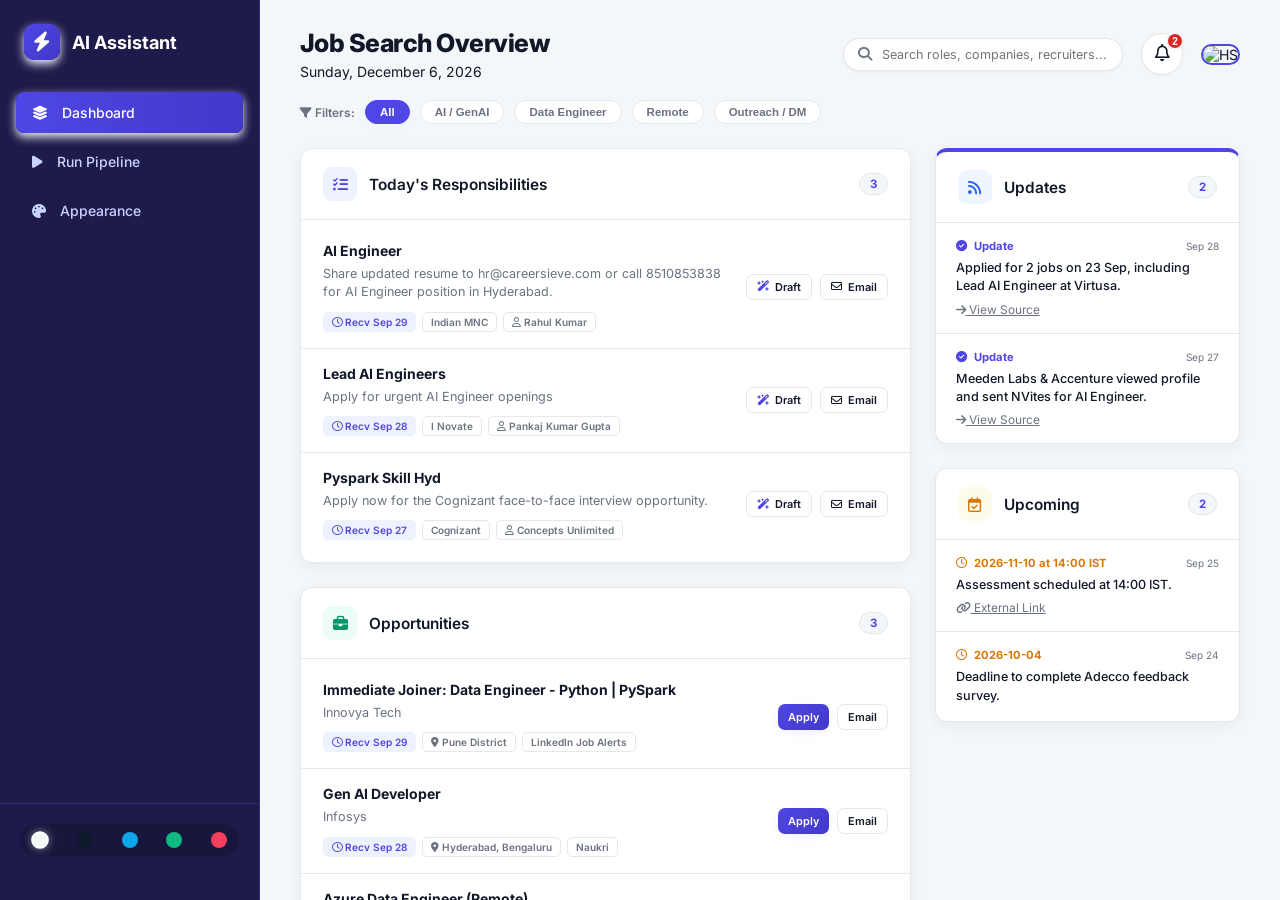
==== commit 40794f0d: "addded to front end" ====
--- a/frontend/index.html
+++ b/frontend/index.html
@@ -43,6 +43,12 @@
                 </div>
                 
                 <div class="header-actions">
+                    <!-- Search Bar -->
+                    <div class="search-box">
+                        <i class="fa-solid fa-magnifying-glass"></i>
+                        <input type="text" id="dashboard-search" placeholder="Search roles, companies, recruiters...">
+                    </div>
+
                     <div class="dropdown-wrapper" id="notif-wrapper">
                         <button class="icon-btn" id="notif-btn">
                             <i class="fa-regular fa-bell"></i>
@@ -57,10 +63,20 @@
                     </div>
                     
                     <div class="user-profile">
-                        <img src="https://ui-avatars.com/api/?name=Himanshu+Singh&background=random&color=fff&bold=true" alt="HS" id="user-avatar">
+                        <img src="https://ui-avatars.com/api/?name=Himanshu+Singh&background=4F46E5&color=fff&bold=true" alt="HS" id="user-avatar">
                     </div>
                 </div>
             </header>
+
+            <!-- Quick Filter Chips -->
+            <div class="filter-bar">
+                <span class="filter-label"><i class="fa-solid fa-filter"></i> Filters:</span>
+                <button class="filter-chip active" data-filter="all">All</button>
+                <button class="filter-chip" data-filter="ai">AI / GenAI</button>
+                <button class="filter-chip" data-filter="data">Data Engineer</button>
+                <button class="filter-chip" data-filter="remote">Remote</button>
+                <button class="filter-chip" data-filter="action">Outreach / DM</button>
+            </div>
 
             <div class="dashboard-grid">
                 <!-- Column 1: Main Tasks & Opportunities -->
@@ -148,31 +164,45 @@
         
         <!-- State 1: Configuration -->
         <div class="modal-body" id="pipeline-config-view">
-            <p class="text-muted" style="line-height: 1.5;">Start the automated email extraction and AI job search agent. This process analyzes your latest emails and extracts actionable insights.</p>
-            <div class="form-group" style="margin-top: 25px;">
+            <p class="text-muted" style="line-height: 1.5;">Execute the agent pipeline to fetch Gmail messages, classify relevant job emails, and refresh action items.</p>
+            
+            <div class="form-group" style="margin-top: 18px;">
                 <label>Run for Date:</label>
                 <div id="pipeline-date-display" class="form-control" style="background: var(--bg-main); font-weight: 600; cursor: not-allowed; color: var(--primary);">
                     Loading date...
                 </div>
             </div>
-            <div class="form-actions" style="margin-top: 35px; text-align: right;">
+
+            <!-- Last Run Stats Box -->
+            <div class="last-run-banner" id="last-run-banner" style="margin-top: 16px;">
+                <div class="last-run-item">
+                    <span class="last-run-title"><i class="fa-regular fa-clock"></i> Last Run:</span>
+                    <span id="last-run-time-val" class="last-run-value">Not recorded yet</span>
+                </div>
+                <div class="last-run-item">
+                    <span class="last-run-title"><i class="fa-solid fa-stopwatch"></i> Duration:</span>
+                    <span id="last-run-duration-val" class="last-run-value">--</span>
+                </div>
+            </div>
+
+            <div class="form-actions" style="margin-top: 25px; text-align: right;">
                 <div class="tooltip-wrapper" style="width: 100%;">
-                    <button class="btn btn-primary btn-block" id="start-pipeline-btn" style="width: 100%; justify-content: center; padding: 12px; font-size: 16px;"><i class="fa-solid fa-play"></i> Initialize Agent Engine</button>
+                    <button class="btn btn-primary btn-block" id="start-pipeline-btn" style="width: 100%; justify-content: center; padding: 12px; font-size: 15px;"><i class="fa-solid fa-play"></i> Initialize Agent Engine</button>
                     <span class="tooltip-text">Warning: Once started, it cannot be cancelled.</span>
                 </div>
             </div>
         </div>
 
-        <!-- State 2: Progress -->
+        <!-- State 2: Progress & Live Logs -->
         <div class="modal-body hidden" id="pipeline-progress-view">
-            <div class="progress-status" style="text-align: center; margin-bottom: 25px;">
+            <div class="progress-status" style="text-align: center; margin-bottom: 15px;">
                 <div class="spinner-container" id="progress-spinner">
                     <div class="pulse-ring"></div>
-                    <i class="fa-solid fa-robot fa-bounce" style="color: var(--primary); font-size: 2em; position: relative; z-index: 2;"></i>
-                </div>
-                <div class="success-icon hidden" id="progress-success"><i class="fa-solid fa-circle-check" style="color: var(--success); font-size: 3em;"></i></div>
-                <h4 id="progress-status-text" style="margin-top: 20px; font-size: 18px;">Extracting emails & analyzing data...</h4>
-                <p class="text-muted text-sm" id="progress-subtext" style="margin-top: 8px;">This can take up to 10 minutes. You can safely close this window; the agent runs in the background.</p>
+                    <i class="fa-solid fa-robot fa-bounce" style="color: var(--primary); font-size: 1.8em; position: relative; z-index: 2;"></i>
+                </div>
+                <div class="success-icon hidden" id="progress-success"><i class="fa-solid fa-circle-check" style="color: var(--success); font-size: 2.5em;"></i></div>
+                <h4 id="progress-status-text" style="margin-top: 14px; font-size: 16px;">Extracting emails & analyzing data...</h4>
+                <p class="text-muted text-sm" id="progress-subtext" style="margin-top: 4px;">Up to 10 minutes. You can safely close this popup; execution continues in background.</p>
             </div>
             
             <div class="progress-wrapper">
@@ -184,18 +214,46 @@
                     <span id="progress-time" style="font-family: monospace;">0:00</span>
                 </div>
             </div>
-            
-            <div id="completion-stats" class="hidden" style="margin-top: 25px; padding: 18px; background: var(--success-light); border: 1px solid var(--success); border-radius: 8px; text-align: center; color: var(--success); font-weight: 600;">
-                <i class="fa-solid fa-stopwatch" style="margin-right: 5px;"></i> <span id="final-duration-text"></span>
-            </div>
-
-            <div class="form-actions hidden" id="pipeline-done-actions" style="margin-top: 25px; text-align: center;">
-                <button class="btn btn-primary" id="done-pipeline-btn" style="width: 100%; justify-content: center; padding: 12px;">Close Panel & Refresh</button>
-            </div>
-            
-            <!-- Hidden button for dev testing -->
-            <div style="text-align: center; margin-top: 20px;">
+
+            <!-- Terminal Live Logs Drawer -->
+            <div class="terminal-drawer">
+                <div class="terminal-header">
+                    <span><i class="fa-solid fa-terminal"></i> Agent Stream Logs</span>
+                    <span class="terminal-badge" id="terminal-step-badge">Phase 1/4</span>
+                </div>
+                <div class="terminal-body" id="terminal-body">
+                    <div class="terminal-line text-muted">[system] Initializing engine session...</div>
+                </div>
+            </div>
+            
+            <div id="completion-stats" class="hidden" style="margin-top: 15px; padding: 14px; background: var(--success-light); border: 1px solid var(--success); border-radius: 8px; text-align: center; color: var(--success); font-weight: 600;">
+                <i class="fa-solid fa-check-circle" style="margin-right: 5px;"></i> <span id="final-duration-text"></span>
+            </div>
+
+            <div class="form-actions hidden" id="pipeline-done-actions" style="margin-top: 15px; text-align: center;">
+                <button class="btn btn-primary" id="done-pipeline-btn" style="width: 100%; justify-content: center; padding: 10px;">Close Panel & Refresh</button>
+            </div>
+            
+            <div style="text-align: center; margin-top: 12px;">
                 <button class="btn btn-outline btn-sm text-muted" id="dev-fast-forward" style="opacity: 0.1; font-size: 10px; padding: 2px 5px;">Dev: Force Complete</button>
+            </div>
+        </div>
+    </div>
+
+    <!-- Recruiter Reply Assistant Modal -->
+    <div class="modal hidden" id="reply-modal" style="width: 540px;">
+        <div class="modal-header">
+            <h3><i class="fa-solid fa-wand-magic-sparkles" style="color: var(--primary); margin-right: 6px;"></i> AI Response Assistant</h3>
+            <button class="close-btn" id="close-reply-btn"><i class="fa-solid fa-xmark"></i></button>
+        </div>
+        <div class="modal-body">
+            <p class="text-muted" style="margin-bottom: 12px;">Generated draft for <strong id="reply-recipient" style="color: var(--text-main);">Recruiter</strong>:</p>
+            <div class="form-group">
+                <textarea id="reply-draft-area" class="form-control" rows="8" style="font-family: inherit; resize: vertical; line-height: 1.5;"></textarea>
+            </div>
+            <div class="form-actions" style="margin-top: 18px; display: flex; justify-content: space-between; align-items: center;">
+                <button class="btn btn-outline btn-sm" id="copy-draft-btn"><i class="fa-regular fa-copy"></i> Copy to Clipboard</button>
+                <a href="#" target="_blank" class="btn btn-primary btn-sm" id="open-gmail-reply-btn"><i class="fa-solid fa-envelope-open-text"></i> Open in Gmail</a>
             </div>
         </div>
     </div>
@@ -218,7 +276,7 @@
                         <option value="sunset">Sunset (Warm Plum & Rose)</option>
                     </select>
                 </div>
-                <div class="setting-item" style="margin-top: 20px;">
+                <div class="setting-item" style="margin-top: 18px;">
                     <label>Interface Text Size</label>
                     <select id="text-size-select" class="form-control">
                         <option value="text-sm">Small</option>
--- a/frontend/css/style.css
+++ b/frontend/css/style.css
@@ -2,7 +2,6 @@
    VIBRANT MULTI-THEME CSS SYSTEM
    ========================================================= */
 
-/* 1. Light Mode (Default - Vibrant Indigo) */
 :root, [data-theme="light"] {
     --primary: #4F46E5;
     --primary-hover: #4338CA;
@@ -17,14 +16,16 @@
     --info: #2563EB;
     --info-light: #EFF6FF;
     
-    --bg-main: #F4F7F9; /* Slight cool tint instead of flat gray */
-    --bg-sidebar: #1E1B4B; /* Deep vibrant indigo sidebar */
+    --bg-main: #F4F7F9;
+    --bg-sidebar: #1E1B4B;
     --bg-panel: #FFFFFF;
+    --bg-terminal: #0F172A;
     
     --text-main: #111827;
     --text-muted: #6B7280;
     --text-sidebar: #C7D2FE;
     --text-sidebar-hover: #FFFFFF;
+    --text-terminal: #38BDF8;
     
     --border: #E5E7EB;
     --border-sidebar: #312E81;
@@ -36,7 +37,6 @@
     --radius: 12px;
 }
 
-/* 2. Dark Mode (Sleek Professional) */
 [data-theme="dark"] {
     --primary: #6366F1;
     --primary-hover: #818CF8;
@@ -54,11 +54,13 @@
     --bg-main: #0F172A;
     --bg-sidebar: #0B1120;
     --bg-panel: #1E293B;
+    --bg-terminal: #020617;
     
     --text-main: #F8FAFC;
     --text-muted: #94A3B8;
     --text-sidebar: #94A3B8;
     --text-sidebar-hover: #F8FAFC;
+    --text-terminal: #67E8F9;
     
     --border: #334155;
     --border-sidebar: #1E293B;
@@ -66,7 +68,6 @@
     --shadow-md: 0 4px 15px rgba(0,0,0,0.3);
 }
 
-/* 3. Midnight (Deep Blue & Neon Cyan) */
 [data-theme="midnight"] {
     --primary: #0EA5E9;
     --primary-hover: #38BDF8;
@@ -84,11 +85,13 @@
     --bg-main: #031627;
     --bg-sidebar: #010F1C;
     --bg-panel: #0B253A;
+    --bg-terminal: #010A14;
     
     --text-main: #F0F9FF;
     --text-muted: #7DD3FC;
     --text-sidebar: #7DD3FC;
     --text-sidebar-hover: #BAE6FD;
+    --text-terminal: #38BDF8;
     
     --border: #164E63;
     --border-sidebar: #0C4A6E;
@@ -96,7 +99,6 @@
     --shadow-md: 0 4px 15px rgba(0,0,0,0.4);
 }
 
-/* 4. Emerald (Forest Green & Mint) */
 [data-theme="emerald"] {
     --primary: #10B981;
     --primary-hover: #34D399;
@@ -114,11 +116,13 @@
     --bg-main: #064E3B;
     --bg-sidebar: #022C22;
     --bg-panel: #065F46;
+    --bg-terminal: #021F17;
     
     --text-main: #ECFDF5;
     --text-muted: #6EE7B7;
     --text-sidebar: #A7F3D0;
     --text-sidebar-hover: #ECFDF5;
+    --text-terminal: #34D399;
     
     --border: #047857;
     --border-sidebar: #064E3B;
@@ -126,7 +130,6 @@
     --shadow-md: 0 4px 15px rgba(0,0,0,0.3);
 }
 
-/* 5. Sunset (Warm Plum & Rose) */
 [data-theme="sunset"] {
     --primary: #F43F5E;
     --primary-hover: #FB7185;
@@ -144,11 +147,13 @@
     --bg-main: #2A1022;
     --bg-sidebar: #1A0915;
     --bg-panel: #3E1834;
+    --bg-terminal: #12040D;
     
     --text-main: #FFF1F2;
     --text-muted: #FDA4AF;
     --text-sidebar: #FDA4AF;
     --text-sidebar-hover: #FFF1F2;
+    --text-terminal: #FB7185;
     
     --border: #701A4F;
     --border-sidebar: #4C0519;
@@ -171,13 +176,11 @@
     overflow: hidden;
 }
 
-/* Scrollbar Customization */
 ::-webkit-scrollbar { width: 8px; height: 8px; }
 ::-webkit-scrollbar-track { background: transparent; }
 ::-webkit-scrollbar-thumb { background: var(--border); border-radius: 4px; }
 ::-webkit-scrollbar-thumb:hover { background: var(--text-muted); }
 
-/* Typography Scales */
 body.text-sm { font-size: 13px; }
 body.text-md { font-size: 14px; }
 body.text-lg { font-size: 16px; }
@@ -190,11 +193,10 @@
 .hidden { display: none !important; }
 
 /* =========================================================
-   LAYOUT
+   LAYOUT & SIDEBAR
    ========================================================= */
 .dashboard-container { display: flex; height: 100vh; }
 
-/* Sidebar */
 .sidebar {
     width: 260px;
     background: var(--bg-sidebar);
@@ -237,10 +239,7 @@
     box-shadow: 0 4px 10px var(--primary-light);
 }
 
-.sidebar-footer {
-    padding: 20px;
-    border-top: 1px solid var(--border-sidebar);
-}
+.sidebar-footer { padding: 20px; border-top: 1px solid var(--border-sidebar); }
 .theme-mini-selector {
     display: flex; justify-content: space-between;
     background: rgba(0,0,0,0.2); padding: 8px 12px; border-radius: 20px;
@@ -263,46 +262,90 @@
     display: flex;
     flex-direction: column;
     overflow-y: auto;
-    padding: 32px 40px;
+    padding: 28px 40px;
 }
 
 /* Header */
 .top-header {
-    display: flex; justify-content: space-between; align-items: flex-end;
-    margin-bottom: 32px;
-}
-.header-actions { display: flex; align-items: center; gap: 24px; }
+    display: flex; justify-content: space-between; align-items: center;
+    margin-bottom: 20px;
+}
+.header-actions { display: flex; align-items: center; gap: 18px; }
+
+/* Search Box */
+.search-box {
+    display: flex; align-items: center; gap: 10px;
+    background: var(--bg-panel);
+    border: 1px solid var(--border);
+    padding: 8px 14px;
+    border-radius: 20px;
+    width: 280px;
+    box-shadow: var(--shadow-sm);
+    transition: 0.2s;
+}
+.search-box:focus-within {
+    border-color: var(--primary);
+    box-shadow: 0 0 0 3px var(--primary-light);
+    width: 320px;
+}
+.search-box i { color: var(--text-muted); font-size: 14px; }
+.search-box input {
+    border: none; background: transparent; outline: none;
+    color: var(--text-main); font-family: inherit; font-size: 0.9em; width: 100%;
+}
+
+/* Filter Bar */
+.filter-bar {
+    display: flex; align-items: center; gap: 10px;
+    margin-bottom: 24px;
+}
+.filter-label { font-size: 0.85em; font-weight: 600; color: var(--text-muted); }
+.filter-chip {
+    background: var(--bg-panel);
+    border: 1px solid var(--border);
+    color: var(--text-muted);
+    padding: 5px 14px;
+    border-radius: 16px;
+    font-size: 0.82em; font-weight: 600;
+    cursor: pointer;
+    transition: all 0.2s ease;
+}
+.filter-chip:hover { color: var(--primary); border-color: var(--primary); }
+.filter-chip.active {
+    background: var(--primary);
+    border-color: var(--primary);
+    color: #fff;
+    box-shadow: 0 2px 8px var(--primary-light);
+}
+
 .icon-btn {
     background: var(--bg-panel);
     border: 1px solid var(--border);
     color: var(--text-main);
-    width: 44px; height: 44px;
+    width: 42px; height: 42px;
     border-radius: 50%;
     cursor: pointer;
     position: relative;
-    font-size: 18px;
+    font-size: 17px;
     transition: 0.3s ease;
     box-shadow: var(--shadow-sm);
 }
-.icon-btn:hover { background: var(--bg-main); transform: translateY(-2px); box-shadow: var(--shadow-md); color: var(--primary); }
+.icon-btn:hover { background: var(--bg-main); transform: translateY(-2px); color: var(--primary); }
 .badge {
     position: absolute; top: -2px; right: -2px;
     background: var(--danger); color: #fff;
     font-size: 10px; font-weight: bold;
-    height: 20px; min-width: 20px;
-    border-radius: 10px;
+    height: 18px; min-width: 18px;
+    border-radius: 9px;
     display: flex; align-items: center; justify-content: center;
     border: 2px solid var(--bg-main);
 }
 .user-profile img {
-    width: 48px; height: 48px;
+    width: 44px; height: 44px;
     border-radius: 12px;
     border: 2px solid var(--primary);
     object-fit: cover;
-    box-shadow: var(--shadow-sm);
-    transition: 0.3s;
-}
-.user-profile img:hover { transform: scale(1.05); border-color: var(--primary-hover); }
+}
 
 /* Dropdown */
 .dropdown-wrapper { position: relative; }
@@ -321,22 +364,20 @@
     to { opacity: 1; transform: translateY(0); }
 }
 .dropdown-header {
-    padding: 16px;
+    padding: 14px 16px;
     border-bottom: 1px solid var(--border);
-    font-weight: 700; font-size: 0.95em;
+    font-weight: 700; font-size: 0.9em;
     color: var(--primary);
 }
 .dropdown-body { max-height: 350px; overflow-y: auto; }
 .notif-item {
-    padding: 14px 16px;
+    padding: 12px 16px;
     border-bottom: 1px solid var(--border);
-    font-size: 0.9em;
-    display: flex; gap: 12px;
-    transition: background 0.2s;
-}
-.notif-item:hover { background: var(--bg-main); }
+    font-size: 0.85em;
+    display: flex; gap: 10px;
+}
 .notif-item:last-child { border-bottom: none; }
-.notif-item i { color: var(--danger); margin-top: 2px; font-size: 1.2em; }
+.notif-item i { color: var(--danger); margin-top: 2px; }
 
 /* Dashboard Grid */
 .dashboard-grid {
@@ -348,9 +389,7 @@
 .main-column { display: flex; flex-direction: column; gap: 24px; }
 .side-column { display: flex; flex-direction: column; gap: 24px; }
 
-/* =========================================================
-   PANELS & CARDS
-   ========================================================= */
+/* Panels */
 .panel {
     background: var(--bg-panel);
     border-radius: var(--radius);
@@ -362,15 +401,13 @@
 .panel.highlight-border { border-top: 4px solid var(--primary); }
 
 .panel-header {
-    padding: 20px 24px;
+    padding: 18px 22px;
     border-bottom: 1px solid var(--border);
 }
-.panel-title {
-    display: flex; align-items: center; gap: 14px;
-}
+.panel-title { display: flex; align-items: center; gap: 12px; }
 .icon-box {
-    width: 36px; height: 36px; border-radius: 10px;
-    display: flex; align-items: center; justify-content: center; font-size: 16px;
+    width: 34px; height: 34px; border-radius: 9px;
+    display: flex; align-items: center; justify-content: center; font-size: 15px;
 }
 .primary-box { background: var(--primary-light); color: var(--primary); }
 .success-box { background: var(--success-light); color: var(--success); }
@@ -380,71 +417,74 @@
 .counter {
     margin-left: auto;
     background: var(--bg-main);
-    padding: 4px 12px;
+    padding: 3px 10px;
     border-radius: 20px;
-    font-size: 0.85em;
+    font-size: 0.82em;
     font-weight: 700;
     color: var(--primary);
     border: 1px solid var(--border);
 }
-.panel-body { padding: 8px 0; }
+.panel-body { padding: 6px 0; }
 
 /* List rows */
 .list-item {
     display: flex; align-items: center; justify-content: space-between;
-    padding: 18px 24px;
+    padding: 16px 22px;
     border-bottom: 1px solid var(--border);
     transition: 0.2s;
 }
 .list-item:hover { background: var(--bg-main); }
 .list-item:last-child { border-bottom: none; }
-.item-content { display: flex; flex-direction: column; gap: 8px; flex: 1; }
-.item-title { font-weight: 700; color: var(--text-main); font-size: 1.05em; }
-.item-desc { font-size: 0.95em; color: var(--text-muted); line-height: 1.4; }
-.item-badges { display: flex; flex-wrap: wrap; gap: 8px; margin-top: 4px; }
+.item-content { display: flex; flex-direction: column; gap: 6px; flex: 1; }
+.item-title { font-weight: 700; color: var(--text-main); font-size: 1em; }
+.item-desc { font-size: 0.9em; color: var(--text-muted); line-height: 1.45; }
+.item-badges { display: flex; flex-wrap: wrap; gap: 6px; margin-top: 4px; }
 .pill {
-    padding: 4px 10px;
-    border-radius: 6px;
-    font-size: 0.75em;
+    padding: 3px 8px;
+    border-radius: 5px;
+    font-size: 0.72em;
     font-weight: 600;
     background: var(--bg-panel);
     border: 1px solid var(--border);
     color: var(--text-muted);
 }
-.item-actions { display: flex; gap: 10px; margin-left: 20px; }
+.received-pill {
+    background: var(--primary-light);
+    color: var(--primary);
+    border-color: var(--primary-light);
+}
+.item-actions { display: flex; gap: 8px; margin-left: 18px; }
 
 /* Feed items */
 .feed-item {
-    padding: 18px 24px;
+    padding: 16px 20px;
     border-bottom: 1px solid var(--border);
-    display: flex; flex-direction: column; gap: 8px;
+    display: flex; flex-direction: column; gap: 6px;
     transition: 0.2s;
 }
 .feed-item:hover { background: var(--bg-main); }
 .feed-item:last-child { border-bottom: none; }
-.feed-meta { font-size: 0.85em; color: var(--primary); font-weight: 700; display: flex; align-items: center; gap: 6px; }
-.feed-title { font-size: 0.95em; font-weight: 500; line-height: 1.5; color: var(--text-main); }
-
-/* =========================================================
-   BUTTONS & FORMS
-   ========================================================= */
+.feed-meta { font-size: 0.8em; color: var(--primary); font-weight: 700; display: flex; align-items: center; gap: 6px; }
+.feed-title { font-size: 0.9em; font-weight: 500; line-height: 1.45; color: var(--text-main); }
+
+/* Buttons */
 .btn {
-    padding: 10px 18px; border-radius: 8px;
-    font-size: 0.9em; font-weight: 600;
+    padding: 8px 15px; border-radius: 7px;
+    font-size: 0.85em; font-weight: 600;
     cursor: pointer; border: none;
-    display: inline-flex; align-items: center; gap: 8px;
+    display: inline-flex; align-items: center; gap: 6px;
     text-decoration: none;
     font-family: 'Inter', sans-serif;
     transition: all 0.2s ease;
 }
 .btn:disabled { opacity: 0.6; cursor: not-allowed; }
-.btn-sm { padding: 6px 12px; font-size: 0.8em; }
+.btn-sm { padding: 5px 10px; font-size: 0.78em; }
 .btn-primary { 
     background: linear-gradient(135deg, var(--primary), var(--primary-hover)); 
     color: #fff; 
-    box-shadow: 0 4px 10px var(--primary-light);
-}
-.btn-primary:not(:disabled):hover { transform: translateY(-2px); box-shadow: 0 6px 15px var(--primary-light); }
+    box-shadow: 0 3px 8px var(--primary-light);
+}
+.btn-primary:not(:disabled):hover { transform: translateY(-1px); box-shadow: 0 5px 12px var(--primary-light); }
 .btn-outline { background: var(--bg-panel); border: 1px solid var(--border); color: var(--text-main); }
 .btn-outline:not(:disabled):hover { background: var(--bg-main); border-color: var(--primary); color: var(--primary); }
 
@@ -455,7 +495,7 @@
     color: #fff;
     text-align: center;
     border-radius: 6px;
-    padding: 8px 14px;
+    padding: 6px 12px;
     position: absolute;
     z-index: 10;
     bottom: 140%;
@@ -463,7 +503,7 @@
     transform: translateX(-50%);
     opacity: 0;
     transition: opacity 0.3s;
-    font-size: 13px;
+    font-size: 12px;
     font-weight: 600;
     white-space: nowrap;
     box-shadow: 0 4px 15px rgba(239, 68, 68, 0.4);
@@ -473,27 +513,36 @@
     position: absolute;
     top: 100%;
     left: 50%;
-    margin-left: -6px;
-    border-width: 6px;
+    margin-left: -5px;
+    border-width: 5px;
     border-style: solid;
     border-color: var(--danger) transparent transparent transparent;
 }
 .tooltip-wrapper:hover .tooltip-text { visibility: visible; opacity: 1; }
 
-.form-group { display: flex; flex-direction: column; gap: 10px; }
-.form-group label { font-size: 0.95em; font-weight: 600; color: var(--text-main); }
+.form-group { display: flex; flex-direction: column; gap: 8px; }
+.form-group label { font-size: 0.9em; font-weight: 600; color: var(--text-main); }
 .form-control {
-    padding: 12px 14px; border-radius: 8px;
+    padding: 10px 12px; border-radius: 8px;
     border: 1px solid var(--border);
     background: var(--bg-main); color: var(--text-main);
-    font-family: inherit; font-size: 0.95em;
-    transition: 0.2s;
+    font-family: inherit; font-size: 0.9em;
 }
 .form-control:focus { outline: none; border-color: var(--primary); box-shadow: 0 0 0 3px var(--primary-light); }
 
-/* =========================================================
-   MODALS & PROGRESS UI
-   ========================================================= */
+/* Last Run Banner Box */
+.last-run-banner {
+    display: flex; justify-content: space-between;
+    background: var(--bg-main);
+    border: 1px solid var(--border);
+    border-radius: 8px;
+    padding: 12px 16px;
+}
+.last-run-item { display: flex; flex-direction: column; gap: 3px; }
+.last-run-title { font-size: 0.78em; color: var(--text-muted); font-weight: 500; }
+.last-run-value { font-size: 0.88em; font-weight: 700; color: var(--text-main); }
+
+/* Modals */
 .modal-overlay {
     position: fixed; top: 0; left: 0; right: 0; bottom: 0;
     background: rgba(0,0,0,0.6); backdrop-filter: blur(4px);
@@ -507,26 +556,26 @@
     box-shadow: 0 25px 50px -12px rgba(0, 0, 0, 0.25); 
     border: 1px solid var(--border);
     z-index: 101;
-    animation: slideUp 0.4s cubic-bezier(0.16, 1, 0.3, 1);
+    animation: slideUp 0.3s cubic-bezier(0.16, 1, 0.3, 1);
 }
 @keyframes fadeIn { from { opacity: 0; } to { opacity: 1; } }
-@keyframes slideUp { from { opacity: 0; transform: translate(-50%, -45%); } to { opacity: 1; transform: translate(-50%, -50%); } }
+@keyframes slideUp { from { opacity: 0; transform: translate(-50%, -46%); } to { opacity: 1; transform: translate(-50%, -50%); } }
 
 .modal-header {
-    padding: 24px; border-bottom: 1px solid var(--border);
+    padding: 20px 24px; border-bottom: 1px solid var(--border);
     display: flex; justify-content: space-between; align-items: center;
 }
-.modal-header h3 { font-size: 1.3em; font-weight: 700; color: var(--primary); }
+.modal-header h3 { font-size: 1.2em; font-weight: 700; color: var(--primary); }
 .close-btn { 
     background: var(--bg-main); border: none; color: var(--text-muted); 
-    width: 32px; height: 32px; border-radius: 50%;
-    cursor: pointer; font-size: 1.1em; transition: 0.2s;
+    width: 30px; height: 30px; border-radius: 50%;
+    cursor: pointer; font-size: 1em; transition: 0.2s;
 }
 .close-btn:hover { background: var(--danger-light); color: var(--danger); transform: rotate(90deg); }
-.modal-body { padding: 30px 24px; }
+.modal-body { padding: 24px; }
 
 /* Progress UI */
-.spinner-container { position: relative; display: inline-flex; justify-content: center; align-items: center; width: 80px; height: 80px; }
+.spinner-container { position: relative; display: inline-flex; justify-content: center; align-items: center; width: 65px; height: 65px; }
 .pulse-ring {
     position: absolute; width: 100%; height: 100%;
     border-radius: 50%; border: 3px solid var(--primary);
@@ -536,13 +585,10 @@
 @keyframes pulsate { 0% { transform: scale(0.5); opacity: 1; } 100% { transform: scale(1.5); opacity: 0; } }
 
 .progress-bar-bg {
-    height: 14px; background: var(--bg-main); border-radius: 7px;
-    overflow: hidden; margin-top: 15px; border: 1px solid var(--border);
-}
-.progress-bar-fill {
-    height: 100%; 
-    width: 0%; transition: width 0.5s ease;
-}
+    height: 12px; background: var(--bg-main); border-radius: 6px;
+    overflow: hidden; margin-top: 12px; border: 1px solid var(--border);
+}
+.progress-bar-fill { height: 100%; width: 0%; transition: width 0.5s ease; }
 .gradient-bar {
     background: linear-gradient(90deg, var(--primary), var(--info), var(--success));
     background-size: 200% 100%;
@@ -552,21 +598,59 @@
 
 .progress-stats {
     display: flex; justify-content: space-between;
-    margin-top: 10px; font-size: 0.9em; font-weight: 500; color: var(--text-muted);
-}
-
-.settings-group { display: flex; flex-direction: column; gap: 16px; }
+    margin-top: 8px; font-size: 0.85em; font-weight: 500; color: var(--text-muted);
+}
+
+/* Terminal Live Drawer */
+.terminal-drawer {
+    margin-top: 16px;
+    background: var(--bg-terminal);
+    border-radius: 8px;
+    border: 1px solid rgba(255,255,255,0.1);
+    overflow: hidden;
+    text-align: left;
+}
+.terminal-header {
+    display: flex; justify-content: space-between; align-items: center;
+    background: rgba(255,255,255,0.05);
+    padding: 8px 12px;
+    font-size: 0.75em;
+    font-weight: 600;
+    color: #94A3B8;
+}
+.terminal-badge {
+    background: var(--primary);
+    color: #fff;
+    padding: 2px 7px;
+    border-radius: 10px;
+    font-size: 0.7em;
+}
+.terminal-body {
+    padding: 10px 12px;
+    height: 110px;
+    overflow-y: auto;
+    font-family: 'Courier New', Courier, monospace;
+    font-size: 0.78em;
+    line-height: 1.45;
+    color: var(--text-terminal);
+}
+.terminal-line { margin-bottom: 4px; word-break: break-all; }
 
 /* Responsive */
 @media (max-width: 1024px) {
     .dashboard-grid { grid-template-columns: 1fr; }
+    .search-box { width: 220px; }
 }
 @media (max-width: 768px) {
     .dashboard-container { flex-direction: column; }
     .sidebar { width: 100%; height: auto; flex-direction: row; align-items: center; justify-content: space-between; padding: 12px 20px; }
     .brand { padding: 0; margin: 0; }
-    .sidebar-nav { flex-direction: row; gap: 10px; }
-    .sidebar-footer { display: none; } /* Hide mini theme selector on mobile */
-    .main-content { padding: 20px; }
+    .sidebar-nav { flex-direction: row; gap: 8px; }
+    .sidebar-footer { display: none; }
+    .main-content { padding: 18px; }
+    .top-header { flex-direction: column; align-items: stretch; gap: 14px; }
+    .header-actions { justify-content: space-between; }
+    .search-box { width: 100%; }
+    .filter-bar { overflow-x: auto; padding-bottom: 6px; }
     .modal { width: 95%; }
 }
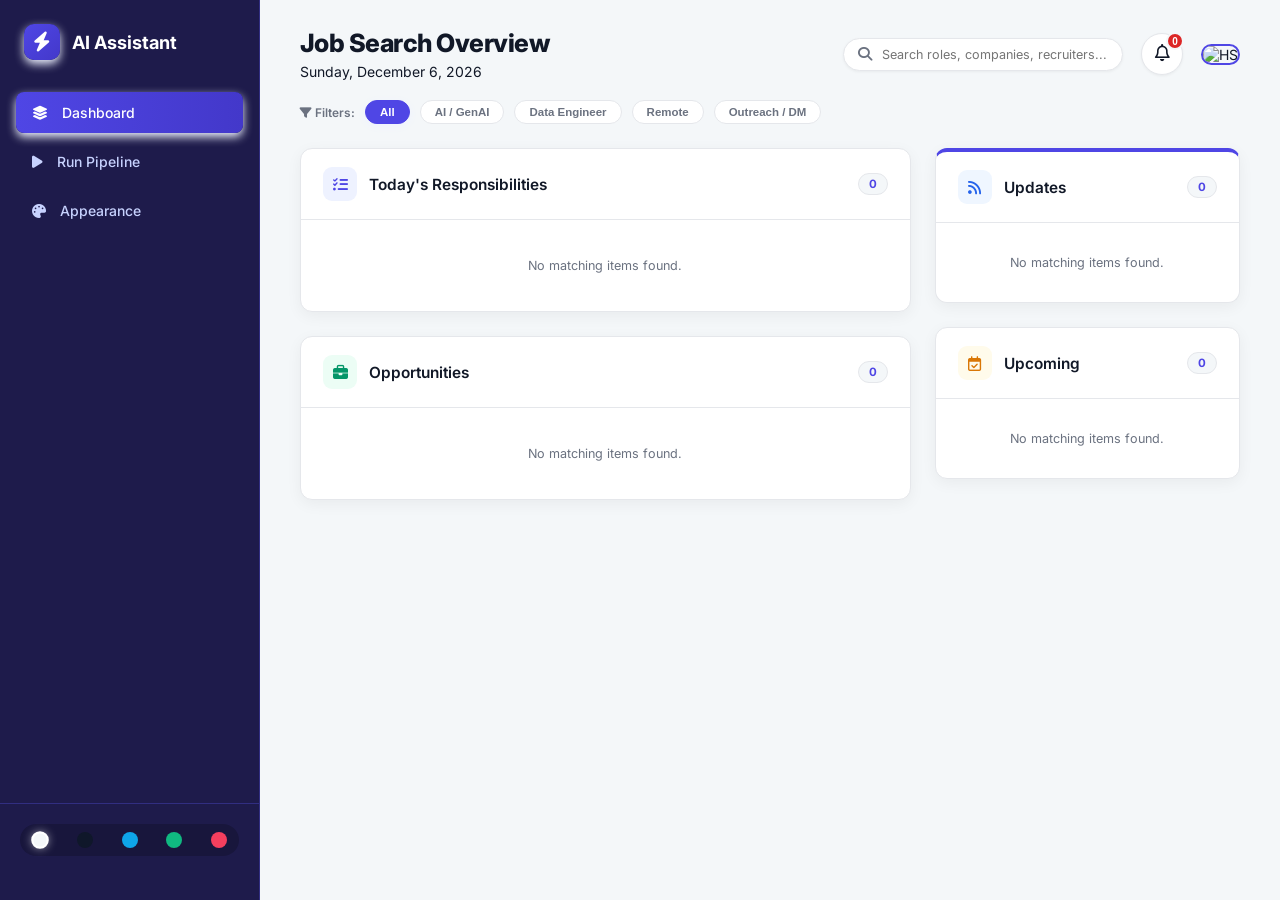
==== commit e477c8c4: "added to chrome" ====
--- a/frontend/index.html
+++ b/frontend/index.html
@@ -201,8 +201,9 @@
                     <i class="fa-solid fa-robot fa-bounce" style="color: var(--primary); font-size: 1.8em; position: relative; z-index: 2;"></i>
                 </div>
                 <div class="success-icon hidden" id="progress-success"><i class="fa-solid fa-circle-check" style="color: var(--success); font-size: 2.5em;"></i></div>
+                <div class="success-icon hidden" id="progress-failure"><i class="fa-solid fa-circle-xmark" style="color: var(--danger); font-size: 2.5em;"></i></div>
                 <h4 id="progress-status-text" style="margin-top: 14px; font-size: 16px;">Extracting emails & analyzing data...</h4>
-                <p class="text-muted text-sm" id="progress-subtext" style="margin-top: 4px;">Up to 10 minutes. You can safely close this popup; execution continues in background.</p>
+                <p class="text-muted text-sm" id="progress-subtext" style="margin-top: 4px;">You can safely close this popup; the pipeline continues running in the background.</p>
             </div>
             
             <div class="progress-wrapper">
@@ -234,27 +235,6 @@
                 <button class="btn btn-primary" id="done-pipeline-btn" style="width: 100%; justify-content: center; padding: 10px;">Close Panel & Refresh</button>
             </div>
             
-            <div style="text-align: center; margin-top: 12px;">
-                <button class="btn btn-outline btn-sm text-muted" id="dev-fast-forward" style="opacity: 0.1; font-size: 10px; padding: 2px 5px;">Dev: Force Complete</button>
-            </div>
-        </div>
-    </div>
-
-    <!-- Recruiter Reply Assistant Modal -->
-    <div class="modal hidden" id="reply-modal" style="width: 540px;">
-        <div class="modal-header">
-            <h3><i class="fa-solid fa-wand-magic-sparkles" style="color: var(--primary); margin-right: 6px;"></i> AI Response Assistant</h3>
-            <button class="close-btn" id="close-reply-btn"><i class="fa-solid fa-xmark"></i></button>
-        </div>
-        <div class="modal-body">
-            <p class="text-muted" style="margin-bottom: 12px;">Generated draft for <strong id="reply-recipient" style="color: var(--text-main);">Recruiter</strong>:</p>
-            <div class="form-group">
-                <textarea id="reply-draft-area" class="form-control" rows="8" style="font-family: inherit; resize: vertical; line-height: 1.5;"></textarea>
-            </div>
-            <div class="form-actions" style="margin-top: 18px; display: flex; justify-content: space-between; align-items: center;">
-                <button class="btn btn-outline btn-sm" id="copy-draft-btn"><i class="fa-regular fa-copy"></i> Copy to Clipboard</button>
-                <a href="#" target="_blank" class="btn btn-primary btn-sm" id="open-gmail-reply-btn"><i class="fa-solid fa-envelope-open-text"></i> Open in Gmail</a>
-            </div>
         </div>
     </div>
 
--- a/frontend/css/style.css
+++ b/frontend/css/style.css
@@ -6,7 +6,6 @@
     --primary: #4F46E5;
     --primary-hover: #4338CA;
     --primary-light: #EEF2FF;
-    
     --success: #059669;
     --success-light: #ECFDF5;
     --warning: #D97706;
@@ -33,7 +32,6 @@
     --shadow-sm: 0 1px 3px rgba(0,0,0,0.05);
     --shadow-md: 0 4px 15px rgba(0,0,0,0.05);
     --shadow-lg: 0 10px 25px rgba(0,0,0,0.1);
-    
     --radius: 12px;
 }
 
@@ -41,7 +39,6 @@
     --primary: #6366F1;
     --primary-hover: #818CF8;
     --primary-light: rgba(99, 102, 241, 0.15);
-    
     --success: #34D399;
     --success-light: rgba(16, 185, 129, 0.15);
     --warning: #FBBF24;
@@ -64,7 +61,6 @@
     
     --border: #334155;
     --border-sidebar: #1E293B;
-    
     --shadow-md: 0 4px 15px rgba(0,0,0,0.3);
 }
 
@@ -72,7 +68,6 @@
     --primary: #0EA5E9;
     --primary-hover: #38BDF8;
     --primary-light: rgba(14, 165, 233, 0.2);
-    
     --success: #10B981;
     --success-light: rgba(16, 185, 129, 0.15);
     --warning: #F59E0B;
@@ -95,7 +90,6 @@
     
     --border: #164E63;
     --border-sidebar: #0C4A6E;
-    
     --shadow-md: 0 4px 15px rgba(0,0,0,0.4);
 }
 
@@ -103,7 +97,6 @@
     --primary: #10B981;
     --primary-hover: #34D399;
     --primary-light: rgba(16, 185, 129, 0.2);
-    
     --success: #34D399;
     --success-light: rgba(52, 211, 153, 0.15);
     --warning: #FCD34D;
@@ -126,7 +119,6 @@
     
     --border: #047857;
     --border-sidebar: #064E3B;
-    
     --shadow-md: 0 4px 15px rgba(0,0,0,0.3);
 }
 
@@ -134,7 +126,6 @@
     --primary: #F43F5E;
     --primary-hover: #FB7185;
     --primary-light: rgba(244, 63, 94, 0.2);
-    
     --success: #4ADE80;
     --success-light: rgba(74, 222, 128, 0.15);
     --warning: #FBBF24;
@@ -157,13 +148,8 @@
     
     --border: #701A4F;
     --border-sidebar: #4C0519;
-    
     --shadow-md: 0 4px 15px rgba(0,0,0,0.4);
 }
-
-/* =========================================================
-   BASE STYLES & TYPOGRAPHY
-   ========================================================= */
 
 * { box-sizing: border-box; margin: 0; padding: 0; }
 
@@ -192,61 +178,34 @@
 .text-sm { font-size: 0.85em; }
 .hidden { display: none !important; }
 
-/* =========================================================
-   LAYOUT & SIDEBAR
-   ========================================================= */
+/* Layout & Sidebar */
 .dashboard-container { display: flex; height: 100vh; }
-
 .sidebar {
-    width: 260px;
-    background: var(--bg-sidebar);
-    display: flex;
-    flex-direction: column;
-    padding: 24px 0;
-    border-right: 1px solid var(--border-sidebar);
-    z-index: 10;
-    transition: background-color 0.4s ease;
-}
-.brand {
-    display: flex;
-    align-items: center;
-    gap: 12px;
-    padding: 0 24px 32px;
-}
+    width: 260px; background: var(--bg-sidebar); display: flex; flex-direction: column;
+    padding: 24px 0; border-right: 1px solid var(--border-sidebar); z-index: 10; transition: background-color 0.4s ease;
+}
+.brand { display: flex; align-items: center; gap: 12px; padding: 0 24px 32px; }
 .brand-logo {
-    background: linear-gradient(135deg, var(--primary), var(--primary-hover));
-    color: #fff;
-    width: 36px; height: 36px;
-    border-radius: 10px;
-    display: flex; align-items: center; justify-content: center;
-    font-size: 20px;
-    box-shadow: 0 4px 10px var(--primary-light);
+    background: linear-gradient(135deg, var(--primary), var(--primary-hover)); color: #fff;
+    width: 36px; height: 36px; border-radius: 10px; display: flex; align-items: center; justify-content: center;
+    font-size: 20px; box-shadow: 0 4px 10px var(--primary-light);
 }
 .sidebar-nav { flex: 1; display: flex; flex-direction: column; gap: 8px; padding: 0 16px; }
 .nav-item {
-    padding: 12px 16px;
-    color: var(--text-sidebar);
-    text-decoration: none;
-    border-radius: 8px;
-    display: flex; align-items: center; gap: 14px;
-    font-weight: 500;
-    transition: all 0.2s ease;
+    padding: 12px 16px; color: var(--text-sidebar); text-decoration: none; border-radius: 8px;
+    display: flex; align-items: center; gap: 14px; font-weight: 500; transition: all 0.2s ease;
 }
 .nav-item:hover { color: var(--text-sidebar-hover); background: rgba(255,255,255,0.08); transform: translateX(4px); }
 .nav-item.active { 
-    color: #fff; 
-    background: linear-gradient(90deg, var(--primary), var(--primary-hover));
-    box-shadow: 0 4px 10px var(--primary-light);
+    color: #fff; background: linear-gradient(90deg, var(--primary), var(--primary-hover)); box-shadow: 0 4px 10px var(--primary-light);
 }
 
 .sidebar-footer { padding: 20px; border-top: 1px solid var(--border-sidebar); }
 .theme-mini-selector {
-    display: flex; justify-content: space-between;
-    background: rgba(0,0,0,0.2); padding: 8px 12px; border-radius: 20px;
+    display: flex; justify-content: space-between; background: rgba(0,0,0,0.2); padding: 8px 12px; border-radius: 20px;
 }
 .theme-dot {
-    width: 16px; height: 16px; border-radius: 50%; cursor: pointer;
-    border: 2px solid transparent; transition: transform 0.2s;
+    width: 16px; height: 16px; border-radius: 50%; cursor: pointer; border: 2px solid transparent; transition: transform 0.2s;
 }
 .theme-dot:hover { transform: scale(1.2); }
 .theme-dot.active { border-color: #fff; transform: scale(1.1); box-shadow: 0 0 8px rgba(255,255,255,0.5); }
@@ -257,211 +216,91 @@
 .sunset-dot { background: #F43F5E; }
 
 /* Main Content */
-.main-content {
-    flex: 1;
-    display: flex;
-    flex-direction: column;
-    overflow-y: auto;
-    padding: 28px 40px;
-}
-
-/* Header */
-.top-header {
-    display: flex; justify-content: space-between; align-items: center;
-    margin-bottom: 20px;
-}
+.main-content { flex: 1; display: flex; flex-direction: column; overflow-y: auto; padding: 28px 40px; }
+.top-header { display: flex; justify-content: space-between; align-items: center; margin-bottom: 20px; }
 .header-actions { display: flex; align-items: center; gap: 18px; }
 
 /* Search Box */
 .search-box {
-    display: flex; align-items: center; gap: 10px;
-    background: var(--bg-panel);
-    border: 1px solid var(--border);
-    padding: 8px 14px;
-    border-radius: 20px;
-    width: 280px;
-    box-shadow: var(--shadow-sm);
-    transition: 0.2s;
-}
-.search-box:focus-within {
-    border-color: var(--primary);
-    box-shadow: 0 0 0 3px var(--primary-light);
-    width: 320px;
-}
+    display: flex; align-items: center; gap: 10px; background: var(--bg-panel); border: 1px solid var(--border);
+    padding: 8px 14px; border-radius: 20px; width: 280px; box-shadow: var(--shadow-sm); transition: 0.2s;
+}
+.search-box:focus-within { border-color: var(--primary); box-shadow: 0 0 0 3px var(--primary-light); width: 320px; }
 .search-box i { color: var(--text-muted); font-size: 14px; }
-.search-box input {
-    border: none; background: transparent; outline: none;
-    color: var(--text-main); font-family: inherit; font-size: 0.9em; width: 100%;
-}
+.search-box input { border: none; background: transparent; outline: none; color: var(--text-main); font-family: inherit; font-size: 0.9em; width: 100%; }
 
 /* Filter Bar */
-.filter-bar {
-    display: flex; align-items: center; gap: 10px;
-    margin-bottom: 24px;
-}
+.filter-bar { display: flex; align-items: center; gap: 10px; margin-bottom: 24px; }
 .filter-label { font-size: 0.85em; font-weight: 600; color: var(--text-muted); }
 .filter-chip {
-    background: var(--bg-panel);
-    border: 1px solid var(--border);
-    color: var(--text-muted);
-    padding: 5px 14px;
-    border-radius: 16px;
-    font-size: 0.82em; font-weight: 600;
-    cursor: pointer;
-    transition: all 0.2s ease;
+    background: var(--bg-panel); border: 1px solid var(--border); color: var(--text-muted);
+    padding: 5px 14px; border-radius: 16px; font-size: 0.82em; font-weight: 600; cursor: pointer; transition: all 0.2s ease;
 }
 .filter-chip:hover { color: var(--primary); border-color: var(--primary); }
-.filter-chip.active {
-    background: var(--primary);
-    border-color: var(--primary);
-    color: #fff;
-    box-shadow: 0 2px 8px var(--primary-light);
-}
+.filter-chip.active { background: var(--primary); border-color: var(--primary); color: #fff; box-shadow: 0 2px 8px var(--primary-light); }
 
 .icon-btn {
-    background: var(--bg-panel);
-    border: 1px solid var(--border);
-    color: var(--text-main);
-    width: 42px; height: 42px;
-    border-radius: 50%;
-    cursor: pointer;
-    position: relative;
-    font-size: 17px;
-    transition: 0.3s ease;
-    box-shadow: var(--shadow-sm);
+    background: var(--bg-panel); border: 1px solid var(--border); color: var(--text-main);
+    width: 42px; height: 42px; border-radius: 50%; cursor: pointer; position: relative; font-size: 17px; transition: 0.3s ease; box-shadow: var(--shadow-sm);
 }
 .icon-btn:hover { background: var(--bg-main); transform: translateY(-2px); color: var(--primary); }
 .badge {
-    position: absolute; top: -2px; right: -2px;
-    background: var(--danger); color: #fff;
-    font-size: 10px; font-weight: bold;
-    height: 18px; min-width: 18px;
-    border-radius: 9px;
-    display: flex; align-items: center; justify-content: center;
-    border: 2px solid var(--bg-main);
-}
-.user-profile img {
-    width: 44px; height: 44px;
-    border-radius: 12px;
-    border: 2px solid var(--primary);
-    object-fit: cover;
-}
+    position: absolute; top: -2px; right: -2px; background: var(--danger); color: #fff;
+    font-size: 10px; font-weight: bold; height: 18px; min-width: 18px; border-radius: 9px;
+    display: flex; align-items: center; justify-content: center; border: 2px solid var(--bg-main);
+}
+.user-profile img { width: 44px; height: 44px; border-radius: 12px; border: 2px solid var(--primary); object-fit: cover; }
 
 /* Dropdown */
 .dropdown-wrapper { position: relative; }
 .dropdown-menu {
-    position: absolute; top: calc(100% + 15px); right: 0;
-    width: 320px;
-    background: var(--bg-panel);
-    border: 1px solid var(--border);
-    border-radius: var(--radius);
-    box-shadow: var(--shadow-lg);
-    z-index: 50;
-    animation: slideDown 0.2s ease-out;
-}
-@keyframes slideDown {
-    from { opacity: 0; transform: translateY(-10px); }
-    to { opacity: 1; transform: translateY(0); }
-}
-.dropdown-header {
-    padding: 14px 16px;
-    border-bottom: 1px solid var(--border);
-    font-weight: 700; font-size: 0.9em;
-    color: var(--primary);
-}
+    position: absolute; top: calc(100% + 15px); right: 0; width: 320px; background: var(--bg-panel);
+    border: 1px solid var(--border); border-radius: var(--radius); box-shadow: var(--shadow-lg); z-index: 50; animation: slideDown 0.2s ease-out;
+}
+@keyframes slideDown { from { opacity: 0; transform: translateY(-10px); } to { opacity: 1; transform: translateY(0); } }
+.dropdown-header { padding: 14px 16px; border-bottom: 1px solid var(--border); font-weight: 700; font-size: 0.9em; color: var(--primary); }
 .dropdown-body { max-height: 350px; overflow-y: auto; }
-.notif-item {
-    padding: 12px 16px;
-    border-bottom: 1px solid var(--border);
-    font-size: 0.85em;
-    display: flex; gap: 10px;
-}
+.notif-item { padding: 12px 16px; border-bottom: 1px solid var(--border); font-size: 0.85em; display: flex; gap: 10px; }
 .notif-item:last-child { border-bottom: none; }
 .notif-item i { color: var(--danger); margin-top: 2px; }
 
-/* Dashboard Grid */
-.dashboard-grid {
-    display: grid;
-    grid-template-columns: 2fr 1fr;
-    gap: 24px;
-    align-items: start;
-}
+/* Dashboard Grid & Panels */
+.dashboard-grid { display: grid; grid-template-columns: 2fr 1fr; gap: 24px; align-items: start; }
 .main-column { display: flex; flex-direction: column; gap: 24px; }
 .side-column { display: flex; flex-direction: column; gap: 24px; }
-
-/* Panels */
 .panel {
-    background: var(--bg-panel);
-    border-radius: var(--radius);
-    border: 1px solid var(--border);
-    box-shadow: var(--shadow-md);
-    transition: transform 0.2s ease, box-shadow 0.2s ease;
+    background: var(--bg-panel); border-radius: var(--radius); border: 1px solid var(--border);
+    box-shadow: var(--shadow-md); transition: transform 0.2s ease, box-shadow 0.2s ease;
 }
 .panel:hover { box-shadow: var(--shadow-lg); }
 .panel.highlight-border { border-top: 4px solid var(--primary); }
-
-.panel-header {
-    padding: 18px 22px;
-    border-bottom: 1px solid var(--border);
-}
+.panel-header { padding: 18px 22px; border-bottom: 1px solid var(--border); }
 .panel-title { display: flex; align-items: center; gap: 12px; }
-.icon-box {
-    width: 34px; height: 34px; border-radius: 9px;
-    display: flex; align-items: center; justify-content: center; font-size: 15px;
-}
+.icon-box { width: 34px; height: 34px; border-radius: 9px; display: flex; align-items: center; justify-content: center; font-size: 15px; }
 .primary-box { background: var(--primary-light); color: var(--primary); }
 .success-box { background: var(--success-light); color: var(--success); }
 .info-box { background: var(--info-light); color: var(--info); }
 .warning-box { background: var(--warning-light); color: var(--warning); }
-
 .counter {
-    margin-left: auto;
-    background: var(--bg-main);
-    padding: 3px 10px;
-    border-radius: 20px;
-    font-size: 0.82em;
-    font-weight: 700;
-    color: var(--primary);
-    border: 1px solid var(--border);
+    margin-left: auto; background: var(--bg-main); padding: 3px 10px; border-radius: 20px;
+    font-size: 0.82em; font-weight: 700; color: var(--primary); border: 1px solid var(--border);
 }
 .panel-body { padding: 6px 0; }
 
 /* List rows */
-.list-item {
-    display: flex; align-items: center; justify-content: space-between;
-    padding: 16px 22px;
-    border-bottom: 1px solid var(--border);
-    transition: 0.2s;
-}
+.list-item { display: flex; align-items: center; justify-content: space-between; padding: 16px 22px; border-bottom: 1px solid var(--border); transition: 0.2s; }
 .list-item:hover { background: var(--bg-main); }
 .list-item:last-child { border-bottom: none; }
 .item-content { display: flex; flex-direction: column; gap: 6px; flex: 1; }
 .item-title { font-weight: 700; color: var(--text-main); font-size: 1em; }
 .item-desc { font-size: 0.9em; color: var(--text-muted); line-height: 1.45; }
 .item-badges { display: flex; flex-wrap: wrap; gap: 6px; margin-top: 4px; }
-.pill {
-    padding: 3px 8px;
-    border-radius: 5px;
-    font-size: 0.72em;
-    font-weight: 600;
-    background: var(--bg-panel);
-    border: 1px solid var(--border);
-    color: var(--text-muted);
-}
-.received-pill {
-    background: var(--primary-light);
-    color: var(--primary);
-    border-color: var(--primary-light);
-}
+.pill { padding: 3px 8px; border-radius: 5px; font-size: 0.72em; font-weight: 600; background: var(--bg-panel); border: 1px solid var(--border); color: var(--text-muted); }
+.received-pill { background: var(--primary-light); color: var(--primary); border-color: var(--primary-light); }
 .item-actions { display: flex; gap: 8px; margin-left: 18px; }
 
 /* Feed items */
-.feed-item {
-    padding: 16px 20px;
-    border-bottom: 1px solid var(--border);
-    display: flex; flex-direction: column; gap: 6px;
-    transition: 0.2s;
-}
+.feed-item { padding: 16px 20px; border-bottom: 1px solid var(--border); display: flex; flex-direction: column; gap: 6px; transition: 0.2s; }
 .feed-item:hover { background: var(--bg-main); }
 .feed-item:last-child { border-bottom: none; }
 .feed-meta { font-size: 0.8em; color: var(--primary); font-weight: 700; display: flex; align-items: center; gap: 6px; }
@@ -469,171 +308,68 @@
 
 /* Buttons */
 .btn {
-    padding: 8px 15px; border-radius: 7px;
-    font-size: 0.85em; font-weight: 600;
-    cursor: pointer; border: none;
-    display: inline-flex; align-items: center; gap: 6px;
-    text-decoration: none;
-    font-family: 'Inter', sans-serif;
-    transition: all 0.2s ease;
+    padding: 8px 15px; border-radius: 7px; font-size: 0.85em; font-weight: 600; cursor: pointer; border: none;
+    display: inline-flex; align-items: center; gap: 6px; text-decoration: none; font-family: 'Inter', sans-serif; transition: all 0.2s ease;
 }
 .btn:disabled { opacity: 0.6; cursor: not-allowed; }
 .btn-sm { padding: 5px 10px; font-size: 0.78em; }
-.btn-primary { 
-    background: linear-gradient(135deg, var(--primary), var(--primary-hover)); 
-    color: #fff; 
-    box-shadow: 0 3px 8px var(--primary-light);
-}
+.btn-primary { background: linear-gradient(135deg, var(--primary), var(--primary-hover)); color: #fff; box-shadow: 0 3px 8px var(--primary-light); }
 .btn-primary:not(:disabled):hover { transform: translateY(-1px); box-shadow: 0 5px 12px var(--primary-light); }
 .btn-outline { background: var(--bg-panel); border: 1px solid var(--border); color: var(--text-main); }
 .btn-outline:not(:disabled):hover { background: var(--bg-main); border-color: var(--primary); color: var(--primary); }
 
 .tooltip-wrapper { position: relative; display: inline-block; }
 .tooltip-text {
-    visibility: hidden;
-    background-color: var(--danger);
-    color: #fff;
-    text-align: center;
-    border-radius: 6px;
-    padding: 6px 12px;
-    position: absolute;
-    z-index: 10;
-    bottom: 140%;
-    left: 50%;
-    transform: translateX(-50%);
-    opacity: 0;
-    transition: opacity 0.3s;
-    font-size: 12px;
-    font-weight: 600;
-    white-space: nowrap;
-    box-shadow: 0 4px 15px rgba(239, 68, 68, 0.4);
+    visibility: hidden; background-color: var(--danger); color: #fff; text-align: center; border-radius: 6px; padding: 6px 12px;
+    position: absolute; z-index: 10; bottom: 140%; left: 50%; transform: translateX(-50%); opacity: 0; transition: opacity 0.3s;
+    font-size: 12px; font-weight: 600; white-space: nowrap; box-shadow: 0 4px 15px rgba(239, 68, 68, 0.4);
 }
 .tooltip-text::after {
-    content: "";
-    position: absolute;
-    top: 100%;
-    left: 50%;
-    margin-left: -5px;
-    border-width: 5px;
-    border-style: solid;
+    content: ""; position: absolute; top: 100%; left: 50%; margin-left: -5px; border-width: 5px; border-style: solid;
     border-color: var(--danger) transparent transparent transparent;
 }
 .tooltip-wrapper:hover .tooltip-text { visibility: visible; opacity: 1; }
 
 .form-group { display: flex; flex-direction: column; gap: 8px; }
 .form-group label { font-size: 0.9em; font-weight: 600; color: var(--text-main); }
-.form-control {
-    padding: 10px 12px; border-radius: 8px;
-    border: 1px solid var(--border);
-    background: var(--bg-main); color: var(--text-main);
-    font-family: inherit; font-size: 0.9em;
-}
+.form-control { padding: 10px 12px; border-radius: 8px; border: 1px solid var(--border); background: var(--bg-main); color: var(--text-main); font-family: inherit; font-size: 0.9em; }
 .form-control:focus { outline: none; border-color: var(--primary); box-shadow: 0 0 0 3px var(--primary-light); }
 
 /* Last Run Banner Box */
-.last-run-banner {
-    display: flex; justify-content: space-between;
-    background: var(--bg-main);
-    border: 1px solid var(--border);
-    border-radius: 8px;
-    padding: 12px 16px;
-}
+.last-run-banner { display: flex; justify-content: space-between; background: var(--bg-main); border: 1px solid var(--border); border-radius: 8px; padding: 12px 16px; }
 .last-run-item { display: flex; flex-direction: column; gap: 3px; }
 .last-run-title { font-size: 0.78em; color: var(--text-muted); font-weight: 500; }
 .last-run-value { font-size: 0.88em; font-weight: 700; color: var(--text-main); }
 
 /* Modals */
-.modal-overlay {
-    position: fixed; top: 0; left: 0; right: 0; bottom: 0;
-    background: rgba(0,0,0,0.6); backdrop-filter: blur(4px);
-    z-index: 100;
-    animation: fadeIn 0.3s ease;
-}
+.modal-overlay { position: fixed; top: 0; left: 0; right: 0; bottom: 0; background: rgba(0,0,0,0.6); backdrop-filter: blur(4px); z-index: 100; animation: fadeIn 0.3s ease; }
 .modal {
-    position: fixed; top: 50%; left: 50%; transform: translate(-50%, -50%);
-    width: 480px; background: var(--bg-panel);
-    border-radius: var(--radius);
-    box-shadow: 0 25px 50px -12px rgba(0, 0, 0, 0.25); 
-    border: 1px solid var(--border);
-    z-index: 101;
-    animation: slideUp 0.3s cubic-bezier(0.16, 1, 0.3, 1);
+    position: fixed; top: 50%; left: 50%; transform: translate(-50%, -50%); width: 480px; background: var(--bg-panel); border-radius: var(--radius);
+    box-shadow: 0 25px 50px -12px rgba(0, 0, 0, 0.25); border: 1px solid var(--border); z-index: 101; animation: slideUp 0.3s cubic-bezier(0.16, 1, 0.3, 1);
 }
 @keyframes fadeIn { from { opacity: 0; } to { opacity: 1; } }
 @keyframes slideUp { from { opacity: 0; transform: translate(-50%, -46%); } to { opacity: 1; transform: translate(-50%, -50%); } }
-
-.modal-header {
-    padding: 20px 24px; border-bottom: 1px solid var(--border);
-    display: flex; justify-content: space-between; align-items: center;
-}
+.modal-header { padding: 20px 24px; border-bottom: 1px solid var(--border); display: flex; justify-content: space-between; align-items: center; }
 .modal-header h3 { font-size: 1.2em; font-weight: 700; color: var(--primary); }
-.close-btn { 
-    background: var(--bg-main); border: none; color: var(--text-muted); 
-    width: 30px; height: 30px; border-radius: 50%;
-    cursor: pointer; font-size: 1em; transition: 0.2s;
-}
+.close-btn { background: var(--bg-main); border: none; color: var(--text-muted); width: 30px; height: 30px; border-radius: 50%; cursor: pointer; font-size: 1em; transition: 0.2s; }
 .close-btn:hover { background: var(--danger-light); color: var(--danger); transform: rotate(90deg); }
 .modal-body { padding: 24px; }
 
 /* Progress UI */
 .spinner-container { position: relative; display: inline-flex; justify-content: center; align-items: center; width: 65px; height: 65px; }
-.pulse-ring {
-    position: absolute; width: 100%; height: 100%;
-    border-radius: 50%; border: 3px solid var(--primary);
-    animation: pulsate 1.5s ease-out infinite;
-    opacity: 0;
-}
+.pulse-ring { position: absolute; width: 100%; height: 100%; border-radius: 50%; border: 3px solid var(--primary); animation: pulsate 1.5s ease-out infinite; opacity: 0; }
 @keyframes pulsate { 0% { transform: scale(0.5); opacity: 1; } 100% { transform: scale(1.5); opacity: 0; } }
-
-.progress-bar-bg {
-    height: 12px; background: var(--bg-main); border-radius: 6px;
-    overflow: hidden; margin-top: 12px; border: 1px solid var(--border);
-}
+.progress-bar-bg { height: 12px; background: var(--bg-main); border-radius: 6px; overflow: hidden; margin-top: 12px; border: 1px solid var(--border); }
 .progress-bar-fill { height: 100%; width: 0%; transition: width 0.5s ease; }
-.gradient-bar {
-    background: linear-gradient(90deg, var(--primary), var(--info), var(--success));
-    background-size: 200% 100%;
-    animation: gradientMove 2s linear infinite;
-}
+.gradient-bar { background: linear-gradient(90deg, var(--primary), var(--info), var(--success)); background-size: 200% 100%; animation: gradientMove 2s linear infinite; }
 @keyframes gradientMove { 0% { background-position: 100% 0; } 100% { background-position: -100% 0; } }
-
-.progress-stats {
-    display: flex; justify-content: space-between;
-    margin-top: 8px; font-size: 0.85em; font-weight: 500; color: var(--text-muted);
-}
+.progress-stats { display: flex; justify-content: space-between; margin-top: 8px; font-size: 0.85em; font-weight: 500; color: var(--text-muted); }
 
 /* Terminal Live Drawer */
-.terminal-drawer {
-    margin-top: 16px;
-    background: var(--bg-terminal);
-    border-radius: 8px;
-    border: 1px solid rgba(255,255,255,0.1);
-    overflow: hidden;
-    text-align: left;
-}
-.terminal-header {
-    display: flex; justify-content: space-between; align-items: center;
-    background: rgba(255,255,255,0.05);
-    padding: 8px 12px;
-    font-size: 0.75em;
-    font-weight: 600;
-    color: #94A3B8;
-}
-.terminal-badge {
-    background: var(--primary);
-    color: #fff;
-    padding: 2px 7px;
-    border-radius: 10px;
-    font-size: 0.7em;
-}
-.terminal-body {
-    padding: 10px 12px;
-    height: 110px;
-    overflow-y: auto;
-    font-family: 'Courier New', Courier, monospace;
-    font-size: 0.78em;
-    line-height: 1.45;
-    color: var(--text-terminal);
-}
+.terminal-drawer { margin-top: 16px; background: var(--bg-terminal); border-radius: 8px; border: 1px solid rgba(255,255,255,0.1); overflow: hidden; text-align: left; }
+.terminal-header { display: flex; justify-content: space-between; align-items: center; background: rgba(255,255,255,0.05); padding: 8px 12px; font-size: 0.75em; font-weight: 600; color: #94A3B8; }
+.terminal-badge { background: var(--primary); color: #fff; padding: 2px 7px; border-radius: 10px; font-size: 0.7em; }
+.terminal-body { padding: 10px 12px; height: 110px; overflow-y: auto; font-family: 'Courier New', Courier, monospace; font-size: 0.78em; line-height: 1.45; color: var(--text-terminal); }
 .terminal-line { margin-bottom: 4px; word-break: break-all; }
 
 /* Responsive */
@@ -654,3 +390,75 @@
     .filter-bar { overflow-x: auto; padding-bottom: 6px; }
     .modal { width: 95%; }
 }
+
+/* --- Usability refinements --- */
+.modal {
+    width: min(480px, calc(100vw - 32px));
+    max-height: calc(100vh - 32px);
+    display: flex;
+    flex-direction: column;
+}
+
+.modal-body {
+    overflow-y: auto;
+}
+
+.terminal-body {
+    height: 150px;
+}
+
+#completion-stats.pipeline-failed {
+    background: var(--danger-light) !important;
+    border-color: var(--danger) !important;
+    color: var(--danger) !important;
+}
+
+.icon-btn:focus-visible,
+.close-btn:focus-visible,
+.btn:focus-visible,
+.filter-chip:focus-visible,
+.nav-item:focus-visible,
+.theme-dot:focus-visible,
+.search-box input:focus-visible {
+    outline: 2px solid var(--primary);
+    outline-offset: 2px;
+}
+
+@media (max-width: 768px) {
+    .sidebar {
+        overflow-x: auto;
+    }
+
+    .sidebar-nav {
+        overflow-x: auto;
+        white-space: nowrap;
+        flex-shrink: 0;
+    }
+
+    .main-content {
+        min-width: 0;
+    }
+
+    .header-actions {
+        flex-wrap: wrap;
+    }
+
+    .search-box {
+        flex: 1 1 220px;
+    }
+
+    .modal {
+        width: calc(100vw - 24px);
+        max-height: calc(100vh - 24px);
+    }
+
+    .modal-header,
+    .modal-body {
+        padding-left: 18px;
+        padding-right: 18px;
+    }
+
+    .terminal-body {
+        height: 135px;
+    }
+}
